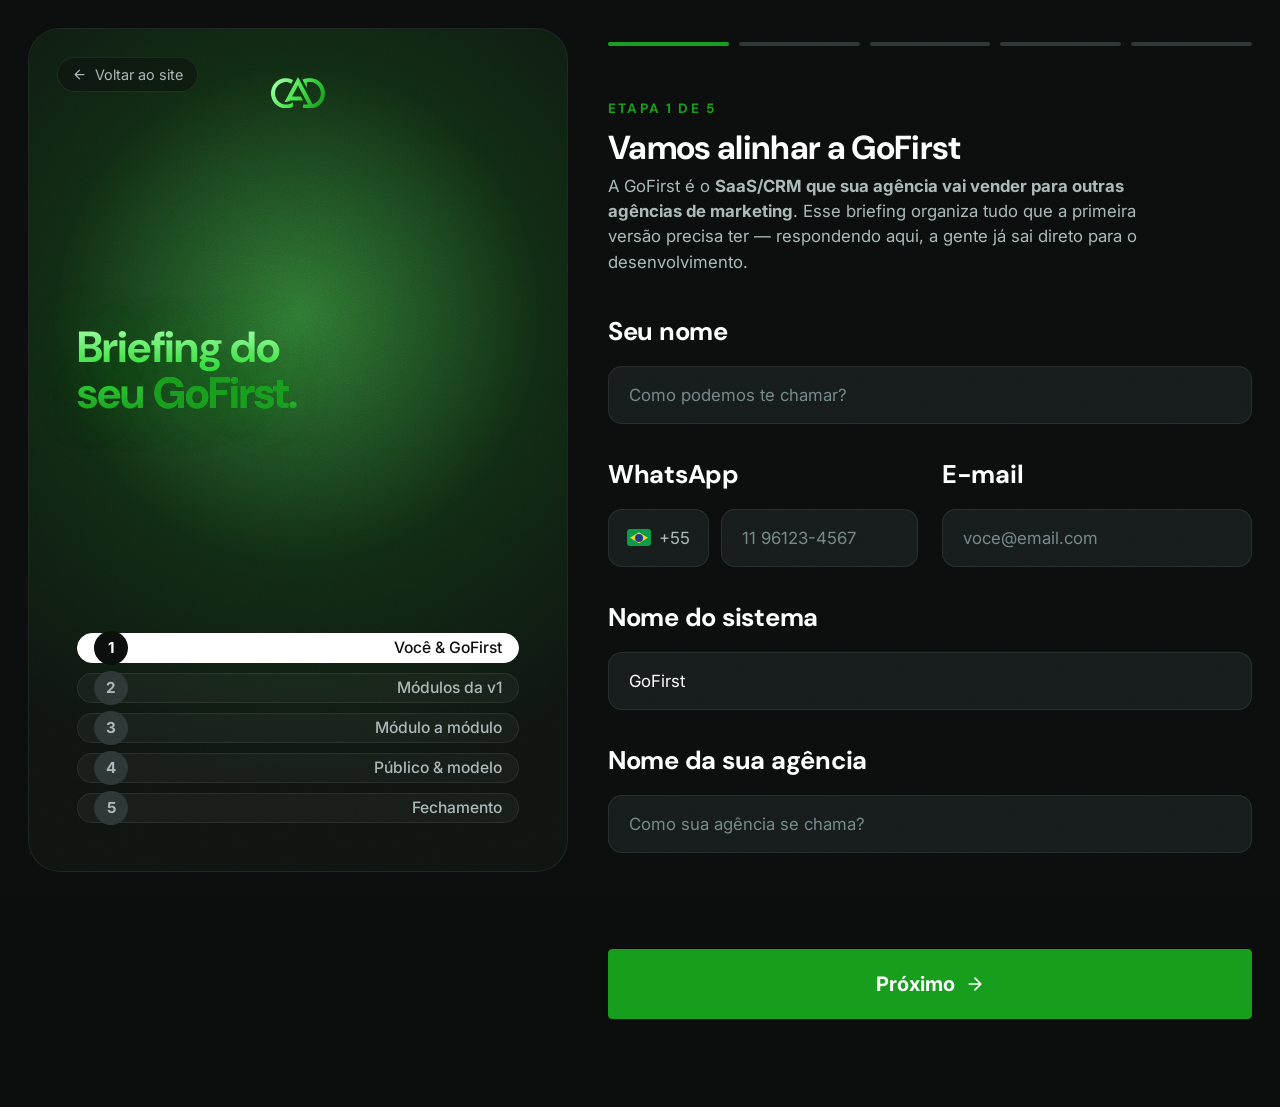
==== briefing-gofirst.html @ 17cb2587 "briefing gofirst" ====
<!DOCTYPE html>
<html lang="pt-BR">
<head>
<meta charset="utf-8">
<meta name="viewport" content="width=device-width, initial-scale=1">
<title>GoFirst — Briefing do seu SaaS/CRM</title>
<link rel="preconnect" href="https://fonts.googleapis.com">
<link rel="preconnect" href="https://fonts.gstatic.com" crossorigin>
<link href="https://fonts.googleapis.com/css2?family=DM+Sans:opsz,wght@9..40,400;9..40,500;9..40,700&family=Inter:wght@400;500;600;700&display=swap" rel="stylesheet">
<link rel="stylesheet" href="styles.css?v=2">
<link rel="stylesheet" href="orcamento.css?v=2">
<link rel="stylesheet" href="briefing.css?v=1">
<link rel="icon" type="image/svg+xml" href="favicon.svg">
<link rel="apple-touch-icon" href="favicon.svg">
</head>
<body>
<div class="grain"></div>

<div class="fp">
  <aside class="fp-aside">
    <a class="fp-back" href="https://cadevhub.com/">
      <svg viewBox="0 0 24 24" fill="none" stroke="currentColor" stroke-width="2" stroke-linecap="round" stroke-linejoin="round"><path d="M19 12H5M12 19l-7-7 7-7"/></svg>
      Voltar ao site
    </a>
    <svg class="fp-logo" viewBox="0 0 67 39" fill="url(#cadGradB)" aria-hidden="true">
      <defs><linearGradient id="cadGradB" gradientUnits="userSpaceOnUse" x1="2" y1="2" x2="60" y2="38">
        <stop offset="0" stop-color="#A5FFA9"/><stop offset="0.55" stop-color="#41E248"/><stop offset="1" stop-color="#179E1D"/>
      </linearGradient></defs>
      <path d="M33.452 0C33.98.5 39.752 11.65 40.516 13.084L47.532 26.199C48.811 28.585 50.353 31.315 51.517 33.732 59.169 31.745 63.138 24.28 61.566 16.964 60.779 13.408 58.58 10.293 55.443 8.292 52.016 6.124 48.442 5.934 44.514 6.742 44.562 8.663 44.38 12.221 44.644 13.984 44.278 12.984 43.428 11.546 42.932 10.552 41.685 8.057 40.207 5.532 39.003 3.027 44.474.978 51.755.731 57.018 3.462 61.427 5.795 64.696 9.732 66.103 14.403 67.715 19.483 67.139 24.979 64.504 29.641 63.858 30.774 63.084 31.834 62.199 32.802 60.738 34.402 59.008 35.75 57.08 36.787 50.937 40.092 46.271 38.557 39.766 38.965L39.77 34.115C41.878 34.086 43.986 34.084 46.094 34.108 42.082 26.275 37.535 18.451 33.509 10.59 32.794 11.768 31.914 13.556 31.246 14.803L26.135 24.322 37.101 24.327C37.696 25.422 39.055 28.226 39.689 29.111 34.502 29.212 29.026 29.116 23.807 29.126 22.219 30.7 19.028 30.94 16.902 30.928L33.452 0Z"/>
      <path d="M17.329 1.455C17.833 1.374 19.136 1.443 19.65 1.48 22.672 1.693 24.918 2.436 27.541 3.863 26.844 5.304 25.976 6.887 25.207 8.302 24.465 7.714 22.664 6.967 21.735 6.723 14.462 4.814 7.599 9.418 5.609 16.206 4.54 19.896 5.009 23.844 6.917 27.201 8.769 30.397 11.685 32.701 15.341 33.675 19.091 34.674 22.479 33.943 25.809 32.132 26.125 31.997 26.883 31.471 27.204 31.26L27.207 36.847C20.541 40.211 13.154 39.647 7.245 35.057 3.282 32.002.728 27.554.139 22.683-.463 17.298.878 12.187 4.407 7.938 6.969 4.834 10.55 2.672 14.556 1.81 15.372 1.638 16.48 1.543 17.329 1.455Z"/>
    </svg>
    <h1 class="fp-headline">Briefing do<br>seu <span style="color:var(--accent)">GoFirst</span>.</h1>
    <div class="fp-steps">
      <div class="fp-step active" data-step="1"><div class="n">1</div><div class="t">Você &amp; GoFirst</div></div>
      <div class="fp-step" data-step="2"><div class="n">2</div><div class="t">Módulos da v1</div></div>
      <div class="fp-step" data-step="3"><div class="n">3</div><div class="t">Módulo a módulo</div></div>
      <div class="fp-step" data-step="4"><div class="n">4</div><div class="t">Público &amp; modelo</div></div>
      <div class="fp-step" data-step="5"><div class="n">5</div><div class="t">Fechamento</div></div>
    </div>
  </aside>

  <main class="fp-main">
    <div class="fp-progress">
      <span class="fill"></span><span></span><span></span><span></span><span></span>
    </div>

    <!-- STEP 1 -->
    <section class="fp-step-panel show" data-panel="1">
      <div class="fp-stepcount">Etapa 1 de 5</div>
      <h2 class="fp-steptitle">Vamos alinhar a GoFirst</h2>
      <p class="fp-stepsub">A GoFirst é o <b>SaaS/CRM que sua agência vai vender para outras agências de marketing</b>. Esse briefing organiza tudo que a primeira versão precisa ter — respondendo aqui, a gente já sai direto para o desenvolvimento.</p>

      <div class="q">
        <label for="nome">Seu nome</label>
        <input class="fld" id="nome" name="nome" type="text" placeholder="Como podemos te chamar?" required>
      </div>
      <div class="frow">
        <div class="q">
          <label for="zap">WhatsApp</label>
          <div class="phone">
            <div class="cc"><span class="flag"></span> +55</div>
            <input class="fld" id="zap" name="zap" type="tel" placeholder="11 96123-4567" required>
          </div>
        </div>
        <div class="q">
          <label for="email">E-mail</label>
          <input class="fld" id="email" name="email" type="email" placeholder="voce@email.com">
        </div>
      </div>
      <div class="q">
        <label for="sistema_nome">Nome do sistema</label>
        <input class="fld" id="sistema_nome" name="sistema_nome" type="text" placeholder="GoFirst" value="GoFirst">
      </div>
      <div class="q">
        <label for="sua_agencia">Nome da sua agência</label>
        <input class="fld" id="sua_agencia" name="sua_agencia" type="text" placeholder="Como sua agência se chama?" required>
      </div>

      <input type="text" id="hp_field" name="hp" tabindex="-1" autocomplete="off" aria-hidden="true" style="position:absolute;left:-9999px;width:1px;height:1px;opacity:0">
      <div class="fp-err" data-err="1"></div>
      <div class="fp-actions">
        <button class="btn btn-primary btn-md" data-next="2">Próximo
          <svg viewBox="0 0 24 24" fill="none" stroke="currentColor" stroke-width="2" stroke-linecap="round" stroke-linejoin="round"><path d="M5 12h14M12 5l7 7-7 7"/></svg>
        </button>
      </div>
    </section>

    <!-- STEP 2 -->
    <section class="fp-step-panel" data-panel="2">
      <div class="fp-stepcount">Etapa 2 de 5</div>
      <h2 class="fp-steptitle">O que entra na primeira versão</h2>
      <p class="fp-stepsub">Marque os módulos que a GoFirst <b>já precisa ter no lançamento</b>. O que ficar de fora entra depois, como módulo adicional.</p>

      <div class="q">
        <span class="qlabel">Módulos da v1 <span class="qhint">(pode marcar mais de um)</span></span>
        <div class="opts grid" data-field="modulos_v1" data-type="check">
          <label class="opt"><span class="mark check"><svg viewBox="0 0 24 24" fill="none" stroke="currentColor" stroke-width="3" stroke-linecap="round" stroke-linejoin="round"><path d="M5 13l4 4L19 7"/></svg></span><span class="txt"><b>CRM comercial</b><small>funil de vendas / pipeline de clientes</small></span></label>
          <label class="opt"><span class="mark check"><svg viewBox="0 0 24 24" fill="none" stroke="currentColor" stroke-width="3" stroke-linecap="round" stroke-linejoin="round"><path d="M5 13l4 4L19 7"/></svg></span><span class="txt"><b>Gestão de tarefas</b><small>organização do time por cliente/projeto</small></span></label>
          <label class="opt"><span class="mark check"><svg viewBox="0 0 24 24" fill="none" stroke="currentColor" stroke-width="3" stroke-linecap="round" stroke-linejoin="round"><path d="M5 13l4 4L19 7"/></svg></span><span class="txt"><b>Geração de relatórios</b><small>tipo "reportei", envio automático pro cliente</small></span></label>
          <label class="opt"><span class="mark check"><svg viewBox="0 0 24 24" fill="none" stroke="currentColor" stroke-width="3" stroke-linecap="round" stroke-linejoin="round"><path d="M5 13l4 4L19 7"/></svg></span><span class="txt"><b>Agendamento de posts</b><small>calendário e publicação em redes sociais</small></span></label>
          <label class="opt"><span class="mark check"><svg viewBox="0 0 24 24" fill="none" stroke="currentColor" stroke-width="3" stroke-linecap="round" stroke-linejoin="round"><path d="M5 13l4 4L19 7"/></svg></span><span class="txt"><b>Portal do cliente</b><small>área branded onde o cliente final acompanha resultados</small></span></label>
          <label class="opt"><span class="mark check"><svg viewBox="0 0 24 24" fill="none" stroke="currentColor" stroke-width="3" stroke-linecap="round" stroke-linejoin="round"><path d="M5 13l4 4L19 7"/></svg></span><span class="txt"><b>Inbox unificado</b><small>WhatsApp, Instagram e mensagens num só lugar</small></span></label>
          <label class="opt"><span class="mark check"><svg viewBox="0 0 24 24" fill="none" stroke="currentColor" stroke-width="3" stroke-linecap="round" stroke-linejoin="round"><path d="M5 13l4 4L19 7"/></svg></span><span class="txt"><b>Automações / fluxos</b><small>follow-up, lembretes e disparos automáticos</small></span></label>
          <label class="opt"><span class="mark check"><svg viewBox="0 0 24 24" fill="none" stroke="currentColor" stroke-width="3" stroke-linecap="round" stroke-linejoin="round"><path d="M5 13l4 4L19 7"/></svg></span><span class="txt"><b>Agenda / agendamento de reuniões</b><small>calendário de reuniões e confirmação</small></span></label>
          <label class="opt"><span class="mark check"><svg viewBox="0 0 24 24" fill="none" stroke="currentColor" stroke-width="3" stroke-linecap="round" stroke-linejoin="round"><path d="M5 13l4 4L19 7"/></svg></span><span class="txt"><b>Faturamento / cobrança</b><small>planos, assinaturas e cobrança dos clientes</small></span></label>
          <label class="opt"><span class="mark check"><svg viewBox="0 0 24 24" fill="none" stroke="currentColor" stroke-width="3" stroke-linecap="round" stroke-linejoin="round"><path d="M5 13l4 4L19 7"/></svg></span><span class="txt"><b>IA integrada</b><small>resumo de relatórios, respostas e qualificação de leads</small></span></label>
        </div>
        <input class="fld" name="modulos_v1_outro" type="text" placeholder="Outro módulo que não está na lista? Escreva aqui." style="margin-top:12px">
      </div>

      <div class="q">
        <span class="qlabel">Qual desses é o mais importante para vender a v1?</span>
        <div class="opts" data-field="modulo_prioridade" data-type="radio" data-required="true" data-label="módulo prioritário">
          <label class="opt"><span class="mark radio"><svg viewBox="0 0 24 24" fill="none" stroke="currentColor" stroke-width="3" stroke-linecap="round" stroke-linejoin="round"><path d="M5 13l4 4L19 7"/></svg></span><span class="txt"><b>CRM comercial</b></span></label>
          <label class="opt"><span class="mark radio"><svg viewBox="0 0 24 24" fill="none" stroke="currentColor" stroke-width="3" stroke-linecap="round" stroke-linejoin="round"><path d="M5 13l4 4L19 7"/></svg></span><span class="txt"><b>Gestão de tarefas</b></span></label>
          <label class="opt"><span class="mark radio"><svg viewBox="0 0 24 24" fill="none" stroke="currentColor" stroke-width="3" stroke-linecap="round" stroke-linejoin="round"><path d="M5 13l4 4L19 7"/></svg></span><span class="txt"><b>Geração de relatórios</b></span></label>
          <label class="opt"><span class="mark radio"><svg viewBox="0 0 24 24" fill="none" stroke="currentColor" stroke-width="3" stroke-linecap="round" stroke-linejoin="round"><path d="M5 13l4 4L19 7"/></svg></span><span class="txt"><b>Agendamento de posts</b></span></label>
          <label class="opt"><span class="mark radio"><svg viewBox="0 0 24 24" fill="none" stroke="currentColor" stroke-width="3" stroke-linecap="round" stroke-linejoin="round"><path d="M5 13l4 4L19 7"/></svg></span><span class="txt"><b>Portal do cliente</b></span></label>
        </div>
        <input class="fld" name="modulo_prioridade_outro" type="text" placeholder="Nenhum desses? Diga qual é a prioridade." style="margin-top:12px">
      </div>

      <div class="q">
        <label for="modulos_fora">Algum módulo que ficará de fora da v1, mas você já pensa em oferecer depois?</label>
        <input class="fld" id="modulos_fora" name="modulos_fora" type="text" placeholder="Ex.: disparo de WhatsApp, automações, gestão financeira...">
      </div>

      <div class="fp-err" data-err="2"></div>
      <div class="fp-actions">
        <button class="btn btn-ghost btn-md btn-back" data-prev="1">Voltar</button>
        <button class="btn btn-primary btn-md" data-next="3">Próximo
          <svg viewBox="0 0 24 24" fill="none" stroke="currentColor" stroke-width="2" stroke-linecap="round" stroke-linejoin="round"><path d="M5 12h14M12 5l7 7-7 7"/></svg>
        </button>
      </div>
    </section>

    <!-- STEP 3 -->
    <section class="fp-step-panel" data-panel="3">
      <div class="fp-stepcount">Etapa 3 de 5</div>
      <h2 class="fp-steptitle">Como cada módulo deve funcionar</h2>
      <p class="fp-stepsub">Detalhe o funcionamento esperado de cada módulo marcado. Se algum não se aplica, deixe em branco.</p>

      <div class="q">
        <label for="crm_detalhe">CRM comercial — como deve ser o funil?</label>
        <textarea class="fld" id="crm_detalhe" name="crm_detalhe" placeholder="Etapas do funil (ex.: lead, contato, proposta, fechado), campos por cliente, quem usa (vendedor, gestor)..."></textarea>
      </div>
      <div class="q">
        <label for="tarefas_detalhe">Gestão de tarefas — como o time deve organizar o trabalho?</label>
        <textarea class="fld" id="tarefas_detalhe" name="tarefas_detalhe" placeholder="Tarefas por cliente ou por projeto? Prazos, responsáveis, quadro tipo kanban?"></textarea>
      </div>
      <div class="q">
        <label for="relatorio_detalhe">Relatórios — o que deve aparecer e com que frequência?</label>
        <textarea class="fld" id="relatorio_detalhe" name="relatorio_detalhe" placeholder="Métricas (ex.: resultado de tráfego, entregas do mês), frequência (semanal/mensal), envio automático pro cliente final?"></textarea>
      </div>
      <div class="q">
        <label for="posts_detalhe">Agendamento de posts — quais redes e como aprova?</label>
        <textarea class="fld" id="posts_detalhe" name="posts_detalhe" placeholder="Instagram, TikTok, LinkedIn... Precisa de aprovação do cliente final antes de publicar?"></textarea>
      </div>
      <div class="q">
        <label for="portal_detalhe">Portal do cliente — o que o cliente final deve ver?</label>
        <textarea class="fld" id="portal_detalhe" name="portal_detalhe" placeholder="Ex.: dashboard de resultados, aprovação de posts, arquivos, status das tarefas — tudo com a marca da agência dele."></textarea>
      </div>
      <div class="q">
        <label for="inbox_detalhe">Inbox unificado — quais canais entram?</label>
        <textarea class="fld" id="inbox_detalhe" name="inbox_detalhe" placeholder="WhatsApp, Instagram Direct, Messenger, e-mail... Precisa distribuir conversas entre atendentes?"></textarea>
      </div>
      <div class="q">
        <label for="automacoes_detalhe">Automações — que fluxos não podem faltar?</label>
        <textarea class="fld" id="automacoes_detalhe" name="automacoes_detalhe" placeholder="Ex.: follow-up de lead sem resposta, lembrete de reunião, mensagem de boas-vindas, cobrança de material."></textarea>
      </div>
      <div class="q">
        <label for="ia_detalhe">IA — onde ela deve ajudar?</label>
        <textarea class="fld" id="ia_detalhe" name="ia_detalhe" placeholder="Ex.: resumir relatórios em linguagem simples, qualificar leads, sugerir legendas de post, responder dúvidas comuns."></textarea>
      </div>

      <div class="q">
        <span class="qlabel">Integrações que o sistema precisa ter <span class="qhint">(pode marcar mais de um)</span></span>
        <div class="opts grid" data-field="integracoes" data-type="check">
          <label class="opt"><span class="mark check"><svg viewBox="0 0 24 24" fill="none" stroke="currentColor" stroke-width="3" stroke-linecap="round" stroke-linejoin="round"><path d="M5 13l4 4L19 7"/></svg></span><span class="txt"><b>Meta Ads</b><small>Facebook / Instagram</small></span></label>
          <label class="opt"><span class="mark check"><svg viewBox="0 0 24 24" fill="none" stroke="currentColor" stroke-width="3" stroke-linecap="round" stroke-linejoin="round"><path d="M5 13l4 4L19 7"/></svg></span><span class="txt"><b>Google Ads / Analytics</b></span></label>
          <label class="opt"><span class="mark check"><svg viewBox="0 0 24 24" fill="none" stroke="currentColor" stroke-width="3" stroke-linecap="round" stroke-linejoin="round"><path d="M5 13l4 4L19 7"/></svg></span><span class="txt"><b>WhatsApp / API oficial</b></span></label>
          <label class="opt"><span class="mark check"><svg viewBox="0 0 24 24" fill="none" stroke="currentColor" stroke-width="3" stroke-linecap="round" stroke-linejoin="round"><path d="M5 13l4 4L19 7"/></svg></span><span class="txt"><b>Pagamentos</b><small>Stripe, Pix, Mercado Pago</small></span></label>
          <label class="opt"><span class="mark check"><svg viewBox="0 0 24 24" fill="none" stroke="currentColor" stroke-width="3" stroke-linecap="round" stroke-linejoin="round"><path d="M5 13l4 4L19 7"/></svg></span><span class="txt"><b>Google Agenda</b></span></label>
          <label class="opt"><span class="mark check"><svg viewBox="0 0 24 24" fill="none" stroke="currentColor" stroke-width="3" stroke-linecap="round" stroke-linejoin="round"><path d="M5 13l4 4L19 7"/></svg></span><span class="txt"><b>Não sei ainda</b><small>preciso de orientação</small></span></label>
        </div>
        <input class="fld" name="integracoes_outro" type="text" placeholder="Outra ferramenta que precisa conectar? Escreva aqui." style="margin-top:12px">
      </div>

      <div class="fp-err" data-err="3"></div>
      <div class="fp-actions">
        <button class="btn btn-ghost btn-md btn-back" data-prev="2">Voltar</button>
        <button class="btn btn-primary btn-md" data-next="4">Próximo
          <svg viewBox="0 0 24 24" fill="none" stroke="currentColor" stroke-width="2" stroke-linecap="round" stroke-linejoin="round"><path d="M5 12h14M12 5l7 7-7 7"/></svg>
        </button>
      </div>
    </section>

    <!-- STEP 4 -->
    <section class="fp-step-panel" data-panel="4">
      <div class="fp-stepcount">Etapa 4 de 5</div>
      <h2 class="fp-steptitle">Público e modelo comercial</h2>
      <p class="fp-stepsub">A GoFirst é vendida para outras agências. Isso ajuda a entender como estruturar planos e white-label.</p>

      <div class="q">
        <span class="qlabel">Quem vai comprar a GoFirst?</span>
        <div class="opts" data-field="publico_alvo" data-type="check">
          <label class="opt"><span class="mark check"><svg viewBox="0 0 24 24" fill="none" stroke="currentColor" stroke-width="3" stroke-linecap="round" stroke-linejoin="round"><path d="M5 13l4 4L19 7"/></svg></span><span class="txt"><b>Agências de marketing generalistas</b></span></label>
          <label class="opt"><span class="mark check"><svg viewBox="0 0 24 24" fill="none" stroke="currentColor" stroke-width="3" stroke-linecap="round" stroke-linejoin="round"><path d="M5 13l4 4L19 7"/></svg></span><span class="txt"><b>Agências nichadas</b><small>ex.: imobiliário, saúde, food...</small></span></label>
          <label class="opt"><span class="mark check"><svg viewBox="0 0 24 24" fill="none" stroke="currentColor" stroke-width="3" stroke-linecap="round" stroke-linejoin="round"><path d="M5 13l4 4L19 7"/></svg></span><span class="txt"><b>Gestores de tráfego autônomos</b></span></label>
        </div>
        <input class="fld" name="publico_alvo_outro" type="text" placeholder="Outro público? Escreva aqui." style="margin-top:12px">
      </div>

      <div class="q">
        <span class="qlabel">Como pretende vender o sistema?</span>
        <div class="opts" data-field="modelo_venda" data-type="radio" data-required="true" data-label="modelo de venda">
          <label class="opt"><span class="mark radio"><svg viewBox="0 0 24 24" fill="none" stroke="currentColor" stroke-width="3" stroke-linecap="round" stroke-linejoin="round"><path d="M5 13l4 4L19 7"/></svg></span><span class="txt"><b>Sistema básico + módulos adicionais</b><small>plano de entrada com upsell por módulo</small></span></label>
          <label class="opt"><span class="mark radio"><svg viewBox="0 0 24 24" fill="none" stroke="currentColor" stroke-width="3" stroke-linecap="round" stroke-linejoin="round"><path d="M5 13l4 4L19 7"/></svg></span><span class="txt"><b>Um plano único, completo</b></span></label>
          <label class="opt"><span class="mark radio"><svg viewBox="0 0 24 24" fill="none" stroke="currentColor" stroke-width="3" stroke-linecap="round" stroke-linejoin="round"><path d="M5 13l4 4L19 7"/></svg></span><span class="txt"><b>Ainda não sei, preciso de orientação</b></span></label>
        </div>
        <input class="fld" name="modelo_venda_outro" type="text" placeholder="Outro modelo em mente? Escreva aqui." style="margin-top:12px">
      </div>

      <div class="q">
        <span class="qlabel">Vai oferecer versão sob medida com a marca do cliente?</span>
        <div class="opts" data-field="white_label" data-type="radio">
          <label class="opt"><span class="mark radio"><svg viewBox="0 0 24 24" fill="none" stroke="currentColor" stroke-width="3" stroke-linecap="round" stroke-linejoin="round"><path d="M5 13l4 4L19 7"/></svg></span><span class="txt"><b>Sim, com a logo da agência do cliente</b></span></label>
          <label class="opt"><span class="mark radio"><svg viewBox="0 0 24 24" fill="none" stroke="currentColor" stroke-width="3" stroke-linecap="round" stroke-linejoin="round"><path d="M5 13l4 4L19 7"/></svg></span><span class="txt"><b>Não, só a marca GoFirst</b></span></label>
          <label class="opt"><span class="mark radio"><svg viewBox="0 0 24 24" fill="none" stroke="currentColor" stroke-width="3" stroke-linecap="round" stroke-linejoin="round"><path d="M5 13l4 4L19 7"/></svg></span><span class="txt"><b>Ainda não decidi</b></span></label>
        </div>
        <input class="fld" name="white_label_outro" type="text" placeholder="Quer detalhar melhor essa opção? Escreva aqui." style="margin-top:12px">
      </div>

      <div class="q">
        <span class="qlabel">O que a agência-cliente deve poder personalizar? <span class="qhint">(pode marcar mais de um)</span></span>
        <div class="opts grid" data-field="branding" data-type="check">
          <label class="opt"><span class="mark check"><svg viewBox="0 0 24 24" fill="none" stroke="currentColor" stroke-width="3" stroke-linecap="round" stroke-linejoin="round"><path d="M5 13l4 4L19 7"/></svg></span><span class="txt"><b>Logo e cores</b></span></label>
          <label class="opt"><span class="mark check"><svg viewBox="0 0 24 24" fill="none" stroke="currentColor" stroke-width="3" stroke-linecap="round" stroke-linejoin="round"><path d="M5 13l4 4L19 7"/></svg></span><span class="txt"><b>Domínio próprio</b><small>ex.: sistema.agencia.com.br</small></span></label>
          <label class="opt"><span class="mark check"><svg viewBox="0 0 24 24" fill="none" stroke="currentColor" stroke-width="3" stroke-linecap="round" stroke-linejoin="round"><path d="M5 13l4 4L19 7"/></svg></span><span class="txt"><b>E-mails com a marca dela</b></span></label>
          <label class="opt"><span class="mark check"><svg viewBox="0 0 24 24" fill="none" stroke="currentColor" stroke-width="3" stroke-linecap="round" stroke-linejoin="round"><path d="M5 13l4 4L19 7"/></svg></span><span class="txt"><b>Relatórios white-label</b></span></label>
        </div>
      </div>

      <div class="q">
        <span class="qlabel">Como a agência-cliente vai cobrar dos clientes finais dela?</span>
        <div class="opts" data-field="rebilling" data-type="radio">
          <label class="opt"><span class="mark radio"><svg viewBox="0 0 24 24" fill="none" stroke="currentColor" stroke-width="3" stroke-linecap="round" stroke-linejoin="round"><path d="M5 13l4 4L19 7"/></svg></span><span class="txt"><b>Ela revende o acesso</b><small>cobra o cliente final dentro do sistema (tipo SaaS mode)</small></span></label>
          <label class="opt"><span class="mark radio"><svg viewBox="0 0 24 24" fill="none" stroke="currentColor" stroke-width="3" stroke-linecap="round" stroke-linejoin="round"><path d="M5 13l4 4L19 7"/></svg></span><span class="txt"><b>Usa só internamente</b><small>o sistema é ferramenta da agência, não revende</small></span></label>
          <label class="opt"><span class="mark radio"><svg viewBox="0 0 24 24" fill="none" stroke="currentColor" stroke-width="3" stroke-linecap="round" stroke-linejoin="round"><path d="M5 13l4 4L19 7"/></svg></span><span class="txt"><b>Os dois</b></span></label>
          <label class="opt"><span class="mark radio"><svg viewBox="0 0 24 24" fill="none" stroke="currentColor" stroke-width="3" stroke-linecap="round" stroke-linejoin="round"><path d="M5 13l4 4L19 7"/></svg></span><span class="txt"><b>Ainda não sei</b></span></label>
        </div>
      </div>

      <div class="q">
        <label for="faixa_preco">Quanto pretende cobrar por conta/agência? <span class="qhint">(se já tiver ideia)</span></label>
        <input class="fld" id="faixa_preco" name="faixa_preco" type="text" placeholder="Ex.: R$ 197/mês no básico, R$ 497/mês no completo">
      </div>

      <div class="q">
        <span class="qlabel">Precificação que você imagina <span class="qhint">(preencha o que já souber)</span></span>
        <div class="frow">
          <div class="q" style="margin:0">
            <label for="preco_setup">Setup / entrada</label>
            <input class="fld" id="preco_setup" name="preco_setup" type="text" placeholder="Ex.: R$ 997 (uma vez)">
          </div>
          <div class="q" style="margin:0">
            <label for="preco_basico">Plano básico (mensal)</label>
            <input class="fld" id="preco_basico" name="preco_basico" type="text" placeholder="Ex.: R$ 197/mês">
          </div>
        </div>
        <div class="frow" style="margin-top:0">
          <div class="q" style="margin:0">
            <label for="preco_completo">Plano completo (mensal)</label>
            <input class="fld" id="preco_completo" name="preco_completo" type="text" placeholder="Ex.: R$ 497/mês">
          </div>
          <div class="q" style="margin:0">
            <label for="preco_modulo">Módulo adicional</label>
            <input class="fld" id="preco_modulo" name="preco_modulo" type="text" placeholder="Ex.: R$ 97/mês por módulo">
          </div>
        </div>
        <div class="fhelp">Não precisa ter tudo definido — isso ajuda a montar os planos e calcular sua margem. A gente refina junto na proposta.</div>
      </div>

      <div class="q">
        <label for="equipe_vendas">Sua agência já tem equipe para vender a GoFirst para outras agências?</label>
        <input class="fld" id="equipe_vendas" name="equipe_vendas" type="text" placeholder="Ex.: sim, equipe de vendas dedicada / não, só a gente por enquanto">
      </div>

      <div class="fp-err" data-err="4"></div>
      <div class="fp-actions">
        <button class="btn btn-ghost btn-md btn-back" data-prev="3">Voltar</button>
        <button class="btn btn-primary btn-md" data-next="5">Próximo
          <svg viewBox="0 0 24 24" fill="none" stroke="currentColor" stroke-width="2" stroke-linecap="round" stroke-linejoin="round"><path d="M5 12h14M12 5l7 7-7 7"/></svg>
        </button>
      </div>
    </section>

    <!-- STEP 5 -->
    <section class="fp-step-panel" data-panel="5">
      <div class="fp-stepcount">Etapa 5 de 5</div>
      <h2 class="fp-steptitle">Quase lá!</h2>
      <p class="fp-stepsub">Últimos detalhes para fecharmos o escopo da primeira versão.</p>

      <div class="q">
        <span class="qlabel">Prazo desejado para a v1</span>
        <div class="opts" data-field="prazo" data-type="radio" data-required="true" data-label="prazo">
          <label class="opt"><span class="mark radio"><svg viewBox="0 0 24 24" fill="none" stroke="currentColor" stroke-width="3" stroke-linecap="round" stroke-linejoin="round"><path d="M5 13l4 4L19 7"/></svg></span><span class="txt"><b>O quanto antes / urgente</b></span></label>
          <label class="opt"><span class="mark radio"><svg viewBox="0 0 24 24" fill="none" stroke="currentColor" stroke-width="3" stroke-linecap="round" stroke-linejoin="round"><path d="M5 13l4 4L19 7"/></svg></span><span class="txt"><b>Próximos 30 dias</b></span></label>
          <label class="opt"><span class="mark radio"><svg viewBox="0 0 24 24" fill="none" stroke="currentColor" stroke-width="3" stroke-linecap="round" stroke-linejoin="round"><path d="M5 13l4 4L19 7"/></svg></span><span class="txt"><b>60 a 90 dias</b></span></label>
          <label class="opt"><span class="mark radio"><svg viewBox="0 0 24 24" fill="none" stroke="currentColor" stroke-width="3" stroke-linecap="round" stroke-linejoin="round"><path d="M5 13l4 4L19 7"/></svg></span><span class="txt"><b>Sem pressa / planejando</b></span></label>
        </div>
      </div>

      <div class="q">
        <label for="referencias">CRMs ou sistemas que você admira / usa como referência</label>
        <textarea class="fld" id="referencias" name="referencias" placeholder="Nomes ou links de sistemas parecidos com o que você imagina para a GoFirst."></textarea>
      </div>

      <div class="q">
        <label for="materiais">Links de materiais que já tem</label>
        <textarea class="fld" id="materiais" name="materiais" placeholder="Protótipo, logo, prints, documentos — cole tudo que ajudar."></textarea>
      </div>

      <div class="q">
        <span class="qlabel">Anexar mídias <span class="qhint">(opcional — imagens, PDF, protótipo)</span></span>
        <label class="fp-upload" for="anexos_input">
          <svg viewBox="0 0 24 24" fill="none" stroke="currentColor" stroke-width="2" stroke-linecap="round" stroke-linejoin="round"><path d="M21 15v4a2 2 0 0 1-2 2H5a2 2 0 0 1-2-2v-4M17 8l-5-5-5 5M12 3v12"/></svg>
          <span class="u-txt"><b>Clique para anexar</b><small>ou arraste os arquivos aqui</small></span>
          <input id="anexos_input" type="file" multiple accept="image/*,.pdf,.zip" style="display:none">
        </label>
        <div class="fp-filelist" id="anexos_list"></div>
      </div>

      <div class="q">
        <label for="observacoes">Algo mais que devemos saber?</label>
        <textarea class="fld" id="observacoes" name="observacoes" placeholder="Fique à vontade — qualquer detalhe ajuda no projeto."></textarea>
      </div>

      <div class="fp-err" data-err="5"></div>
      <div class="fp-actions">
        <button class="btn btn-ghost btn-md btn-back" data-prev="4">Voltar</button>
        <button class="btn btn-primary btn-md" data-submit>Enviar briefing
          <svg viewBox="0 0 24 24" fill="none" stroke="currentColor" stroke-width="2" stroke-linecap="round" stroke-linejoin="round"><path d="M22 2L11 13M22 2l-7 20-4-9-9-4 20-7z"/></svg>
        </button>
      </div>
    </section>
  </main>
</div>

<div class="fp-modal" id="successModal">
  <div class="card">
    <div class="check"><svg viewBox="0 0 24 24" fill="none" stroke="currentColor" stroke-width="2.5" stroke-linecap="round" stroke-linejoin="round"><path d="M20 6L9 17l-5-5"/></svg></div>
    <h3>Briefing recebido! 🚀</h3>
    <p>Obrigado por detalhar o projeto da GoFirst. Vamos analisar tudo e entrar em contato pelo WhatsApp para os próximos passos.</p>
    <a class="btn btn-primary btn-md" href="https://cadevhub.com/" style="width:100%">Voltar ao site</a>
  </div>
</div>

<script src="briefing-gofirst.js?v=1"></script>
</body>
</html>
---- styles.css ----
/* ============ CADev Hub — design tokens ============ */
:root{
  --bg:#0C0E0E;
  --bg-2:#0a0c0c;
  --surface:#171C1C;
  --surface-2:#2F3737;
  --surface-3:#3B4545;
  --line:rgba(255,255,255,0.08);
  --line-strong:rgba(255,255,255,0.14);
  --text:#FFFFFF;
  --text-dim:#ACB9B9;
  --text-mute:#758A8A;
  --green:#179E1D;
  --green-bright:#29C030;
  --green-hi:#41E248;
  --green-glow:#80FF85;
  --cyan:#32BCFA;
  --cyan-soft:#63E7EE;
  --radius-s:4px;
  --radius-m:16px;
  --radius-l:32px;
  --ease:cubic-bezier(.22,.61,.36,1);
  --container:1280px;
  --reveal-h:340vh;        /* scroll length of the reveal (tweakable) */
  --accent:var(--green);
  /* button states — CADev spec */
  --btn-green:var(--accent);
  --btn-green-hover:#097C0E;
  --btn-green-active:#426100;
}

*{box-sizing:border-box}
html{scroll-behavior:auto}
body{
  margin:0;
  background:var(--bg);
  color:var(--text);
  font-family:"Inter",system-ui,sans-serif;
  -webkit-font-smoothing:antialiased;
  overflow-x:hidden;
}
h1,h2,h3{font-family:"DM Sans","Inter",sans-serif;font-weight:700;margin:0;letter-spacing:-.02em;line-height:1.05;}
p{margin:0}
a{color:inherit;text-decoration:none}
img{display:block;max-width:100%}
em{font-style:normal;color:var(--accent)}
::selection{background:var(--green);color:#fff}

.container{max-width:1280px;margin:0 auto;padding:0 20px;width:100%}
/* Figma grid breakpoints — container = "área útil"; margins resolve to the
   spec's lateral margins at each breakpoint edge ((bp − útil) / 2). */
@media(max-width:1366px){.container{max-width:1100px}}
@media(max-width:1200px){.container{max-width:924px}}
@media(max-width:1024px){.container{max-width:780px}}
@media(max-width:880px){.container{max-width:728px}}

/* film grain + vignette overlay across whole page */
.grain{position:fixed;inset:0;pointer-events:none;z-index:60;opacity:var(--grain-op,.05);mix-blend-mode:overlay;
  background-image:url("data:image/svg+xml,%3Csvg xmlns='http://www.w3.org/2000/svg' width='160' height='160'%3E%3Cfilter id='n'%3E%3CfeTurbulence type='fractalNoise' baseFrequency='0.85' numOctaves='2'/%3E%3C/filter%3E%3Crect width='100%25' height='100%25' filter='url(%23n)'/%3E%3C/svg%3E");}

/* ============ Header ============ */
.site-header{
  position:fixed;top:0;left:0;right:0;z-index:50;
  display:flex;align-items:center;justify-content:space-between;
  padding:20px clamp(20px,5vw,40px);
  opacity:0;transform:translateY(-12px);pointer-events:none;
  transition:opacity .6s var(--ease),transform .6s var(--ease),background .4s ease,backdrop-filter .4s ease,border-color .4s ease;
  border-bottom:1px solid transparent;
}
.site-header.show{opacity:1;transform:none;pointer-events:auto}
.site-header.solid{background:rgba(10,12,12,.72);backdrop-filter:blur(18px);border-bottom-color:var(--line)}
.brand{display:flex;align-items:center;gap:12px}
.brand .mark{width:34px;height:auto;color:var(--green-hi)}
.brand .name{font-family:"DM Sans",sans-serif;font-weight:700;font-size:1.25rem;letter-spacing:-.02em}
.nav{display:flex;align-items:center;gap:8px}
.nav a:not(.btn){font-size:.95rem;color:var(--text-dim);padding:10px 16px;border-radius:var(--radius-s);transition:color .2s,background .2s}
.nav a:not(.btn):hover{color:var(--text);background:rgba(255,255,255,.05)}
.nav .btn{margin-left:8px}
@media(max-width:820px){.nav a:not(.btn){display:none}}

/* ============ Buttons ============ */
/* ============ Buttons — CADev design system ============
   Sizes: small 16px/16·32 · medium 20px/24·48 · large 24px/32·32
   States: padrão #179E1D · hover #097C0E · active #426100 (flat, no lift) */
.btn{
  display:inline-flex;align-items:center;gap:10px;justify-content:center;
  font-family:"Inter",sans-serif;font-weight:700;line-height:1;
  font-size:16px;padding:16px 32px;border-radius:var(--radius-s);cursor:pointer;
  border:1px solid transparent;white-space:nowrap;text-align:center;
  transition:background .2s var(--ease),color .2s var(--ease),border-color .2s var(--ease);
}
.btn svg{width:1em;height:1em;flex:none}
.btn-md{font-size:20px;padding:24px 48px}
.btn-lg{font-size:24px;padding:32px 32px}

/* Primário */
.btn-primary{background:var(--btn-green);color:#fff;border-color:var(--btn-green)}
.btn-primary:hover{background:var(--btn-green-hover);border-color:var(--btn-green-hover)}
.btn-primary:active{background:var(--btn-green-active);border-color:var(--btn-green-active)}

/* Secundário (outline) */
.btn-ghost{background:transparent;color:var(--btn-green);border-color:var(--btn-green)}
.btn-ghost:hover{background:var(--btn-green-hover);border-color:var(--btn-green-hover);color:#fff}
.btn-ghost:active{background:var(--btn-green-active);border-color:var(--btn-green-active);color:#fff}

/* Terciário (link) */
.btn-tertiary{background:transparent;color:var(--btn-green);border:none;text-decoration:underline;
  text-underline-offset:3px;padding-left:8px;padding-right:8px}
.btn-tertiary:hover{color:var(--btn-green-hover)}
.btn-tertiary:active{color:var(--btn-green-active)}

/* Botão de ícone (quadrado) */
.btn-icon{padding:16px;background:var(--btn-green);color:#fff;border-color:var(--btn-green)}
.btn-icon.btn-md{padding:24px}
.btn-icon.btn-lg{padding:32px}
.btn-icon svg{width:20px;height:20px}
.btn-icon:hover{background:var(--btn-green-hover);border-color:var(--btn-green-hover)}
.btn-icon:active{background:var(--btn-green-active);border-color:var(--btn-green-active)}
.btn:disabled{opacity:.6;cursor:default;pointer-events:none}

/* ============ Reveal ============ */
.reveal{position:relative;height:var(--reveal-h);}
.reveal-pin{position:sticky;top:0;height:100vh;overflow:hidden;background:#000}
.reveal-canvas{position:absolute;inset:0;width:100%;height:100%;display:block;object-fit:cover;background:#000}
.reveal-vignette{position:absolute;inset:0;pointer-events:none;
  background:radial-gradient(120% 90% at 50% 45%,transparent 40%,rgba(0,0,0,.55) 100%)}

/* scroll hint */
.hint{position:absolute;left:0;right:0;bottom:9vh;text-align:center;color:var(--text-mute);
  font-family:"DM Sans",sans-serif;font-weight:700;font-size:clamp(1rem,1.6vw,1.4rem);letter-spacing:.01em;
  display:flex;flex-direction:column;align-items:center;gap:18px;will-change:opacity,transform}
.hint .chev{width:26px;height:26px;animation:bob 1.8s var(--ease) infinite}
@keyframes bob{0%,100%{transform:translateY(0)}50%{transform:translateY(9px)}}

/* loader on first black screen */
.loader{position:absolute;left:50%;top:50%;transform:translate(-50%,-50%);text-align:center;color:var(--text-mute);
  font-family:"DM Sans",sans-serif;font-weight:700;transition:opacity .5s}
.loader .bar{width:200px;height:3px;border-radius:3px;background:rgba(255,255,255,.1);margin:16px auto 0;overflow:hidden}
.loader .bar i{display:block;height:100%;width:0;background:var(--green);box-shadow:0 0 16px var(--green-glow);transition:width .2s}

/* hero copy that resolves out of the dark */
.hero-copy{position:absolute;left:0;right:0;top:50%;transform:translateY(-46%);
  display:flex;flex-direction:column;align-items:center;text-align:center;
  opacity:0;will-change:opacity,transform;padding:0 24px}
.hero-copy h1{font-size:clamp(2.4rem,5.6vw,5rem);max-width:16ch;text-shadow:0 8px 60px rgba(0,0,0,.8)}
.hero-copy .sub{margin-top:26px;color:var(--text-dim);font-size:clamp(1.05rem,1.5vw,1.35rem);max-width:46ch;line-height:1.55}
.hero-copy .hero-cta{margin-top:40px;display:flex;gap:18px;flex-wrap:wrap;justify-content:center}

/* ============ generic section ============ */
.section{position:relative;padding:clamp(90px,13vh,170px) 0}
.eyebrow{display:inline-flex;align-items:center;gap:10px;color:var(--accent);font-weight:700;
  font-size:.85rem;letter-spacing:.18em;text-transform:uppercase;margin-bottom:22px}

/* intro */
.intro{text-align:center}
.intro .mark{width:46px;color:var(--green-hi);margin:0 auto 34px}
.intro h2{font-size:clamp(2rem,4.2vw,3.4rem);max-width:20ch;margin:0 auto}
.intro p{margin:30px auto 0;max-width:60ch;color:var(--text-dim);font-size:clamp(1.05rem,1.5vw,1.4rem);line-height:1.6;text-wrap:pretty}

/* problem + stats */
.problem{max-width:1100px;margin:0 auto;text-align:center}
.problem p{color:var(--text-dim);font-size:clamp(1.1rem,1.7vw,1.55rem);line-height:1.55;text-wrap:pretty}
.problem .punch{color:var(--text);font-family:"DM Sans",sans-serif;font-weight:700;margin-top:22px;font-size:clamp(1.3rem,2.2vw,2rem)}
.stats{display:grid;grid-template-columns:repeat(4,1fr);gap:28px;margin-top:72px}
@media(max-width:760px){.stats{grid-template-columns:repeat(2,1fr);gap:20px}}
.stat{display:flex;flex-direction:column;align-items:center;gap:16px}
.ring{position:relative;width:clamp(140px,15vw,190px);aspect-ratio:1}
.ring svg{width:100%;height:100%;transform:rotate(-90deg);overflow:visible}
.ring .track{fill:none;stroke:var(--surface-2);stroke-width:8}
.ring .prog{fill:none;stroke:var(--accent);stroke-width:8;stroke-linecap:round;
  filter:drop-shadow(0 0 8px rgba(65,226,72,.45));transition:stroke-dashoffset 1.4s var(--ease)}
.ring .num{position:absolute;inset:0;display:flex;align-items:center;justify-content:center;
  font-family:"DM Sans",sans-serif;font-weight:700;font-size:clamp(1.6rem,2.6vw,2.4rem)}
.stat .label{color:var(--text-mute);font-size:.98rem;max-width:16ch;line-height:1.35}

/* projects */
.proj-head{text-align:center;max-width:900px;margin:0 auto 64px}
.proj-head h2{font-size:clamp(2rem,4vw,3rem)}
.proj-head p{margin-top:20px;color:var(--text-dim);font-size:clamp(1.05rem,1.5vw,1.35rem)}
.cards{display:flex;flex-direction:column;gap:32px}
.card{position:relative;border-radius:var(--radius-l);overflow:hidden;aspect-ratio:16/9;
  border:1px solid var(--line);background:#000;cursor:pointer}
.card img{position:absolute;inset:0;width:100%;height:100%;object-fit:cover;transition:transform .9s var(--ease),filter .6s}
.card::after{content:"";position:absolute;inset:0;background:linear-gradient(to top,rgba(0,0,0,.55),rgba(0,0,0,.05) 45%)}
.card:hover img{transform:scale(1.045)}
.card .chip{position:absolute;left:28px;top:28px;z-index:2;
  background:rgba(23,28,28,.72);backdrop-filter:blur(10px);border:1px solid var(--line);
  color:#fff;font-size:.95rem;padding:12px 20px;border-radius:14px}
.card .meta{position:absolute;left:28px;bottom:26px;z-index:2}
.card .meta h3{font-size:clamp(1.3rem,2.2vw,1.9rem)}
.card .meta span{color:var(--text-dim);font-size:1rem}
.card .play{position:absolute;inset:0;z-index:2;display:flex;align-items:center;justify-content:center}
.card .play i{width:86px;height:86px;border-radius:50%;display:grid;place-items:center;
  background:rgba(12,14,14,.5);border:1px solid var(--line-strong);backdrop-filter:blur(6px);
  transition:transform .3s var(--ease),background .3s}
.card .play svg{width:30px;height:30px;margin-left:4px;color:#fff}
.card:hover .play i{transform:scale(1.12);background:rgba(23,158,29,.55)}

/* footer */
.footer{padding:0 0 60px}
.footer .panel{position:relative;border-radius:var(--radius-l);overflow:hidden;
  border:1px solid var(--line);padding:clamp(36px,5vw,60px);
  display:grid;grid-template-columns:1fr 1fr;gap:48px;align-items:center;
  background:radial-gradient(120% 160% at 0% 0%,rgba(23,158,29,.10),transparent 55%),
             linear-gradient(180deg,rgba(255,255,255,.04),rgba(255,255,255,.01))}
@media(max-width:880px){.footer .panel{grid-template-columns:1fr;gap:36px}}
.footer .mark{height:44px;width:auto;color:#fff}
.footer .left p{color:var(--text-dim);margin-top:24px;font-size:.95rem}
.footer .socials{display:flex;gap:10px;margin-top:26px}
.footer .socials a{width:48px;height:48px;border-radius:14px;display:grid;place-items:center;
  background:var(--surface-2);color:var(--text-dim);transition:.25s var(--ease)}
.footer .socials a:hover{background:var(--accent);color:#fff;transform:translateY(-2px)}
.footer .socials svg{width:22px;height:22px}
.footer .right h2{font-size:clamp(1.5rem,2.6vw,2.2rem)}
.footer .right>p{color:var(--text-dim);margin-top:18px;font-size:1.05rem;line-height:1.5}
.footer .right .cta{margin-top:30px;display:flex;gap:16px;flex-wrap:wrap}

/* lightbox */
.lightbox{position:fixed;inset:0;z-index:80;background:rgba(0,0,0,.86);backdrop-filter:blur(12px);
  display:flex;align-items:center;justify-content:center;padding:5vw;opacity:0;pointer-events:none;transition:opacity .4s}
.lightbox.open{opacity:1;pointer-events:auto}
.lightbox video{width:min(1100px,92vw);border-radius:var(--radius-m);box-shadow:0 40px 120px rgba(0,0,0,.7)}
.lightbox .close{position:absolute;top:24px;right:28px;width:52px;height:52px;border-radius:50%;
  background:var(--surface);border:1px solid var(--line);color:#fff;font-size:1.4rem;cursor:pointer;display:grid;place-items:center}
.lightbox .close:hover{background:var(--surface-2)}

/* reveal-on-scroll util */
.fx{opacity:0;transform:translateY(34px);transition:opacity .9s var(--ease),transform .9s var(--ease)}
.fx.in{opacity:1;transform:none}

/* staggered stats */
.stats .stat:nth-child(2){transition-delay:.10s}
.stats .stat:nth-child(3){transition-delay:.20s}
.stats .stat:nth-child(4){transition-delay:.30s}

/* word-by-word headline reveal */
.reveal-words .rw{display:inline-block;margin-right:.28em;opacity:0;transform:translateY(.7em) rotate(1.5deg);
  transition:opacity .7s var(--ease),transform .7s var(--ease);will-change:opacity,transform}
.reveal-words .rw:last-child{margin-right:0}
.reveal-words.in .rw{opacity:1;transform:none}

/* hero copy: secondary staggered rise once it resolves from the dark */
.hero-copy h1{opacity:0;transform:translateY(30px);transition:opacity .9s var(--ease) .05s,transform .9s var(--ease) .05s}
.hero-copy .sub{opacity:0;transform:translateY(24px);transition:opacity .9s var(--ease) .24s,transform .9s var(--ease) .24s}
.hero-copy .hero-cta{opacity:0;transform:translateY(24px);transition:opacity .9s var(--ease) .42s,transform .9s var(--ease) .42s}
.hero-copy.entered h1,.hero-copy.entered .sub,.hero-copy.entered .hero-cta{opacity:1;transform:none}

/* rotating word in the hero headline */
.rotator{display:inline-block;position:relative}
.rot-word{display:inline-block;white-space:nowrap;
  transition:opacity .38s ease,transform .42s var(--ease)}

/* ============ Mobile (≤767px) — fluid vw sizing ============ */
@media(max-width:767px){
  .container{max-width:none;padding:0 6vw}
  .site-header{padding:4vw 6vw}
  .brand .mark{width:8vw}
  .brand .name{font-size:5vw}
  .nav .btn{margin-left:0;padding:3vw 4.5vw;font-size:3.7vw}

  .hint{font-size:4vw;bottom:12vh;gap:3vw}
  .hint .chev{width:6vw;height:6vw}

  .hero-copy{padding:0 6vw}
  .hero-copy h1{font-size:9.2vw;max-width:none;line-height:1.06}
  .hero-copy .sub{font-size:4.4vw;margin-top:6vw;max-width:none}
  .hero-copy .hero-cta{margin-top:8vw;flex-direction:column;gap:3.5vw;width:100%}

  .btn{font-size:4.2vw;padding:4vw 8vw;gap:2.5vw}
  .btn svg{width:1em;height:1em}
  .btn-md{font-size:5vw;padding:5.5vw 8vw}
  .btn-lg{font-size:5.6vw;padding:6vw 8vw}
  .btn-icon{padding:4vw}
  .hero-copy .hero-cta .btn,.footer .right .cta .btn{width:100%}

  .section{padding:18vw 0}
  .eyebrow{font-size:3.4vw;margin-bottom:5vw;letter-spacing:.16em}
  .intro .mark{width:11vw;margin-bottom:7vw}
  .intro h2{font-size:8vw}
  .intro p{font-size:4.6vw;margin-top:6vw}

  .stats{grid-template-columns:repeat(2,1fr);gap:8vw 5vw;margin-top:14vw}
  .ring{width:34vw}
  .ring .track,.ring .prog{stroke-width:7}
  .ring .num{font-size:7.5vw}
  .stat .label{font-size:3.7vw}

  .proj-head{margin-bottom:12vw}
  .proj-head h2{font-size:7.6vw}
  .proj-head p{font-size:4.4vw;margin-top:5vw}
  .cards{gap:6vw}
  .card{border-radius:6vw;aspect-ratio:3/4}
  .card .chip{font-size:3.5vw;left:5vw;top:5vw;padding:2.6vw 4vw;border-radius:3.5vw}
  .card .meta{left:5vw;bottom:5vw}
  .card .meta h3{font-size:5.6vw}
  .card .meta span{font-size:3.6vw}
  .card .play i{width:18vw;height:18vw}
  .card .play svg{width:6.5vw;height:6.5vw}

  .footer{padding:0 0 12vw}
  .footer .panel{padding:8vw 6vw;border-radius:7vw;gap:9vw}
  .footer .mark{height:9vw}
  .footer .left p{font-size:3.6vw;margin-top:5vw}
  .footer .socials a{width:11vw;height:11vw;border-radius:3.5vw}
  .footer .socials svg{width:5vw;height:5vw}
  .footer .right h2{font-size:6.6vw}
  .footer .right>p{font-size:4vw;margin-top:4vw}
  .footer .right .cta{flex-direction:column;gap:3.5vw;margin-top:7vw}
}
---- orcamento.css ----
/* ===== CADev Hub — Orçamento (multi-step form) ===== */
.fp{display:grid;grid-template-columns:minmax(440px,540px) 1fr;gap:40px;
  max-width:1560px;margin:0 auto;padding:28px;min-height:100vh}

/* ---- left aside ---- */
.fp-aside{position:sticky;top:28px;height:calc(100vh - 56px);border-radius:var(--radius-l);
  overflow:hidden;display:flex;flex-direction:column;padding:48px;background:#0e1310;
  border:1px solid var(--line)}
.fp-aside::before{content:"";position:absolute;inset:0;z-index:0;
  background:radial-gradient(120% 78% at 50% 34%,rgba(91,255,98,.42),rgba(23,158,29,.16) 38%,rgba(12,14,14,0) 72%)}
.fp-aside::after{content:"";position:absolute;inset:0;z-index:0;opacity:.5;mix-blend-mode:overlay;
  background-image:url("data:image/svg+xml,%3Csvg xmlns='http://www.w3.org/2000/svg' width='140' height='140'%3E%3Cfilter id='n'%3E%3CfeTurbulence type='fractalNoise' baseFrequency='0.9' numOctaves='2'/%3E%3C/filter%3E%3Crect width='100%25' height='100%25' filter='url(%23n)' opacity='0.5'/%3E%3C/svg%3E")}
.fp-aside>*{position:relative;z-index:1}
.fp-logo{width:54px;margin:0 auto}
.fp-headline{font-family:"DM Sans",sans-serif;font-weight:700;font-size:clamp(2.4rem,3.4vw,3.4rem);
  line-height:1.04;letter-spacing:-.02em;margin:auto 0;text-align:left;
  background:linear-gradient(180deg,#A5FFA9,#41E248 45%,#179E1D);-webkit-background-clip:text;background-clip:text;color:transparent;
  text-shadow:0 0 60px rgba(65,226,72,.25)}
.fp-back{position:absolute;top:28px;left:28px;z-index:2;display:inline-flex;align-items:center;gap:8px;
  color:var(--text-dim);font-size:.9rem;background:rgba(12,14,14,.5);backdrop-filter:blur(8px);
  padding:8px 14px;border-radius:999px;border:1px solid var(--line);transition:.2s}
.fp-back:hover{color:#fff;border-color:var(--line-strong)}
.fp-back svg{width:15px;height:15px}

/* step cards */
.fp-steps{display:flex;gap:14px;align-items:stretch}
.fp-step{flex:1 1 0;min-width:0;border-radius:18px;padding:18px;background:rgba(255,255,255,.04);
  border:1px solid var(--line);transition:background .35s var(--ease),border-color .35s var(--ease);min-height:128px;display:flex;flex-direction:column;justify-content:space-between;gap:14px}
.fp-step .n{width:34px;height:34px;border-radius:50%;display:grid;place-items:center;font-weight:700;
  font-size:.95rem;background:var(--surface-2);color:var(--text-dim);transition:.35s}
.fp-step .t{font-size:.95rem;color:var(--text-dim);line-height:1.3;font-weight:500}
.fp-step.active{background:#fff;border-color:#fff}
.fp-step.active .n{background:var(--bg);color:#fff}
.fp-step.active .t{color:var(--bg)}
.fp-step.done .n{background:var(--green);color:#fff}
.fp-step.done .t{color:var(--text)}
@media(max-width:980px){
  .fp{grid-template-columns:1fr}
  .fp-aside{position:relative;height:auto;top:0}
  .fp-headline{font-size:2.4rem;margin:32px 0}
}

/* ---- right form ---- */
.fp-main{padding:14px 0 60px;max-width:680px}
.fp-modal .card::after{display:none}
.fp-modal .card{cursor:default}
.fp-progress{display:flex;gap:10px;margin-bottom:54px}
.fp-progress span{flex:1;height:4px;border-radius:4px;background:var(--surface-2);overflow:hidden;position:relative}
.fp-progress span::after{content:"";position:absolute;inset:0;width:0;background:var(--green);
  box-shadow:0 0 12px rgba(65,226,72,.6);transition:width .5s var(--ease)}
.fp-progress span.fill::after{width:100%}

.fp-step-panel{display:none;animation:fpIn .5s var(--ease)}
.fp-step-panel.show{display:block}
@keyframes fpIn{from{opacity:0;transform:translateY(16px)}to{opacity:1;transform:none}}

.q{margin-bottom:34px}
.q>label,.q>.qlabel{display:block;font-family:"DM Sans",sans-serif;font-weight:700;
  font-size:clamp(1.35rem,2vw,1.7rem);letter-spacing:-.01em;margin-bottom:18px;color:#fff}
.q .qhint{font-family:"Inter",sans-serif;font-weight:400;font-size:.95rem;color:var(--text-mute);margin-left:8px}

.fld{width:100%;background:var(--surface);border:1px solid var(--line);border-radius:14px;
  color:#fff;font-family:"Inter",sans-serif;font-size:1.05rem;padding:18px 20px;transition:.2s;outline:none}
.fld::placeholder{color:var(--text-mute)}
.fld:focus{border-color:var(--green);box-shadow:0 0 0 4px rgba(23,158,29,.18)}
textarea.fld{min-height:130px;resize:vertical;line-height:1.5}

.phone{display:flex;gap:12px}
.phone .cc{display:flex;align-items:center;gap:8px;background:var(--surface);border:1px solid var(--line);
  border-radius:14px;padding:0 18px;color:var(--text-dim);font-size:1.05rem;white-space:nowrap}
.phone .cc .flag{width:24px;height:17px;border-radius:3px;display:inline-block;overflow:hidden;
  background:linear-gradient(#0a9b4a,#0a9b4a);position:relative}
.phone .cc .flag::before{content:"";position:absolute;inset:3px;background:#f5d518;clip-path:polygon(50% 0,100% 50%,50% 100%,0 50%)}
.phone .cc .flag::after{content:"";position:absolute;left:50%;top:50%;width:8px;height:8px;border-radius:50%;background:#1c3a8f;transform:translate(-50%,-50%)}
.phone .fld{flex:1}

/* option lists */
.opts{display:flex;flex-direction:column;gap:12px}
.opts.grid{display:grid;grid-template-columns:1fr 1fr;gap:12px}
@media(max-width:560px){.opts.grid{grid-template-columns:1fr}}
.opt{display:flex;align-items:center;gap:14px;background:var(--surface);border:1px solid var(--line);
  border-radius:14px;padding:16px 20px;cursor:pointer;transition:.2s var(--ease);user-select:none}
.opt:hover{border-color:var(--line-strong);background:#1b2121}
.opt .mark{flex:none;width:22px;height:22px;border:2px solid var(--surface-3);display:grid;place-items:center;transition:.2s}
.opt .mark.radio{border-radius:50%}
.opt .mark.check{border-radius:6px}
.opt .mark svg{width:12px;height:12px;opacity:0;transform:scale(.5);transition:.2s;color:#fff}
.opt .txt{display:flex;flex-direction:column;gap:3px}
.opt .txt b{font-weight:600;font-size:1.02rem;color:#fff}
.opt .txt small{color:var(--text-mute);font-size:.85rem}
.opt.sel{border-color:var(--green);background:rgba(23,158,29,.14)}
.opt.sel .mark{border-color:var(--green);background:var(--green)}
.opt.sel .mark svg{opacity:1;transform:none}

/* actions */
.fp-actions{display:flex;gap:14px;margin-top:46px}
.fp-actions .btn{flex:1}
.fp-actions .btn-back{flex:0 0 auto;min-width:120px}
.fp-err{color:#FF6B6B;font-size:.9rem;margin-top:14px;min-height:1.1em}

/* success modal */
.fp-modal{position:fixed;inset:0;z-index:100;display:flex;align-items:center;justify-content:center;padding:24px;
  background:rgba(6,8,8,.74);backdrop-filter:blur(14px);opacity:0;pointer-events:none;transition:.4s}
.fp-modal.open{opacity:1;pointer-events:auto}
.fp-modal .card{background:var(--surface);border:1px solid rgba(41,192,48,.4);border-radius:24px;
  padding:48px 44px;max-width:440px;text-align:center;aspect-ratio:auto;overflow:visible;
  box-shadow:0 40px 120px rgba(0,0,0,.6),0 0 80px rgba(23,158,29,.15);
  transform:translateY(18px) scale(.96);transition:.45s var(--ease)}
.fp-modal.open .card{transform:none}
.fp-modal .check{width:64px;height:64px;border-radius:50%;border:2px solid var(--green);
  display:grid;place-items:center;margin:0 auto 22px;color:var(--green);box-shadow:0 0 30px rgba(41,192,48,.35)}
.fp-modal .check svg{width:30px;height:30px}
.fp-modal h3{font-family:"DM Sans",sans-serif;font-size:1.7rem;margin-bottom:14px}
.fp-modal p{color:var(--text-dim);line-height:1.55;margin-bottom:30px}

@media(max-width:767px){
  .fp{padding:5vw;gap:5vw}
  .fp-aside{padding:8vw 6vw}
  .fp-headline{font-size:8vw}
  .fp-steps{gap:2.5vw}
  .fp-step{padding:3.5vw;min-height:26vw;border-radius:4vw}
  .fp-step .t{font-size:3.4vw}
  .q>label,.q>.qlabel{font-size:5.6vw}
  .fld{font-size:4.2vw;padding:4vw 5vw}
  .opt .txt b{font-size:4vw}
  .fp-progress{margin-bottom:10vw}
}
---- briefing.css ----
/* ===== CADev Hub — Briefing (extras sobre orcamento.css) ===== */

/* etapas verticais no aside (são 5, ficam melhores empilhadas) */
.fp-steps{flex-direction:column;gap:10px}
.fp-step{flex-direction:row;align-items:center;min-height:0;gap:14px;padding:14px 16px}
.fp-step .n{flex:none}
.fp-step .t{font-size:.98rem}

/* contador de etapa no topo do formulário */
.fp-stepcount{font-family:"DM Sans",sans-serif;font-weight:700;color:var(--accent);
  font-size:.85rem;letter-spacing:.16em;text-transform:uppercase;margin-bottom:14px}
.fp-steptitle{font-family:"DM Sans",sans-serif;font-weight:700;color:#fff;
  font-size:clamp(1.7rem,2.6vw,2.3rem);letter-spacing:-.02em;margin-bottom:8px;line-height:1.05}
.fp-stepsub{color:var(--text-dim);font-size:1.05rem;line-height:1.5;margin-bottom:40px;max-width:52ch}

/* linha com dois campos lado a lado */
.frow{display:grid;grid-template-columns:1fr 1fr;gap:0 24px}
@media(max-width:560px){.frow{grid-template-columns:1fr}}

/* dica curta abaixo do campo */
.fhelp{color:var(--text-mute);font-size:.88rem;margin-top:10px;line-height:1.4}

/* swatches de cor (paleta de preferência) */
.swatches{display:flex;flex-wrap:wrap;gap:12px}
.swatch{position:relative;width:54px;height:54px;border-radius:14px;cursor:pointer;
  border:2px solid transparent;transition:.2s var(--ease)}
.swatch:hover{transform:translateY(-2px)}
.swatch.sel{border-color:#fff;box-shadow:0 0 0 3px rgba(255,255,255,.2)}
.swatch .tick{position:absolute;inset:0;display:grid;place-items:center;opacity:0;transition:.2s;color:#fff}
.swatch .tick svg{width:22px;height:22px;filter:drop-shadow(0 1px 3px rgba(0,0,0,.6))}
.swatch.sel .tick{opacity:1}

/* opção com ícone/emoji opcional à esquerda */
.opt .ico{flex:none;font-size:1.3rem;line-height:1;width:26px;text-align:center}

/* upload de anexos */
.fp-upload{display:flex;align-items:center;gap:14px;padding:20px 22px;border:1.5px dashed var(--border,rgba(255,255,255,.16));
  border-radius:12px;cursor:pointer;transition:.2s var(--ease);color:var(--text-dim)}
.fp-upload:hover{border-color:var(--accent);background:rgba(65,226,72,.05)}
.fp-upload svg{width:26px;height:26px;flex:none;color:var(--accent)}
.fp-upload .u-txt{display:flex;flex-direction:column;gap:2px}
.fp-upload .u-txt b{color:#fff;font-size:.98rem}
.fp-upload .u-txt small{font-size:.85rem;color:var(--text-mute)}
.fp-filelist{display:flex;flex-direction:column;gap:8px;margin-top:12px}
.fp-filelist .f{display:flex;align-items:center;justify-content:space-between;gap:10px;
  padding:10px 14px;background:rgba(255,255,255,.04);border-radius:8px;font-size:.9rem;color:var(--text-dim)}
.fp-filelist .f b{color:#fff;font-weight:500}
.fp-filelist .f button{background:none;border:none;color:var(--text-mute);cursor:pointer;font-size:1.1rem;line-height:1;padding:2px 6px}
.fp-filelist .f button:hover{color:#fff}

@media(max-width:767px){
  .fp-stepsub{font-size:4.2vw;margin-bottom:8vw}
  .fp-steptitle{font-size:7vw}
  .swatch{width:13vw;height:13vw}
}
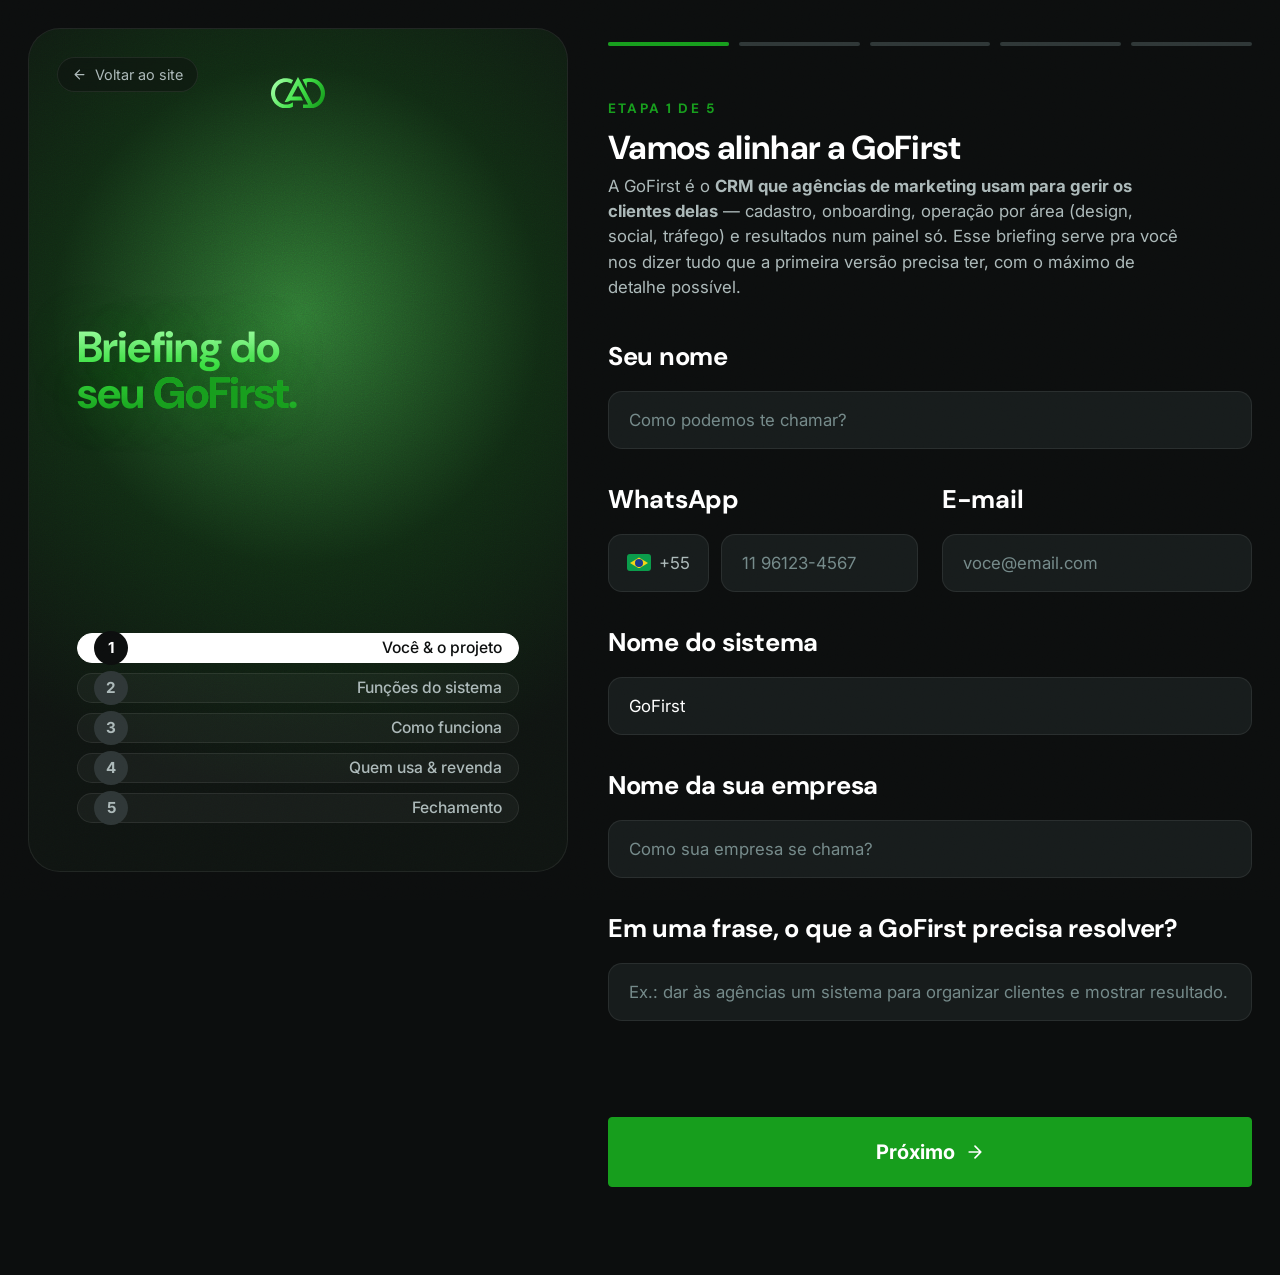
==== commit 99853117: "briefing gofirst: anexo por campo" ====
--- a/briefing-gofirst.html
+++ b/briefing-gofirst.html
@@ -3,7 +3,7 @@
 <head>
 <meta charset="utf-8">
 <meta name="viewport" content="width=device-width, initial-scale=1">
-<title>GoFirst — Briefing do seu SaaS/CRM</title>
+<title>GoFirst — Briefing do seu CRM</title>
 <link rel="preconnect" href="https://fonts.googleapis.com">
 <link rel="preconnect" href="https://fonts.gstatic.com" crossorigin>
 <link href="https://fonts.googleapis.com/css2?family=DM+Sans:opsz,wght@9..40,400;9..40,500;9..40,700&family=Inter:wght@400;500;600;700&display=swap" rel="stylesheet">
@@ -31,10 +31,10 @@
     </svg>
     <h1 class="fp-headline">Briefing do<br>seu <span style="color:var(--accent)">GoFirst</span>.</h1>
     <div class="fp-steps">
-      <div class="fp-step active" data-step="1"><div class="n">1</div><div class="t">Você &amp; GoFirst</div></div>
-      <div class="fp-step" data-step="2"><div class="n">2</div><div class="t">Módulos da v1</div></div>
-      <div class="fp-step" data-step="3"><div class="n">3</div><div class="t">Módulo a módulo</div></div>
-      <div class="fp-step" data-step="4"><div class="n">4</div><div class="t">Público &amp; modelo</div></div>
+      <div class="fp-step active" data-step="1"><div class="n">1</div><div class="t">Você &amp; o projeto</div></div>
+      <div class="fp-step" data-step="2"><div class="n">2</div><div class="t">Funções do sistema</div></div>
+      <div class="fp-step" data-step="3"><div class="n">3</div><div class="t">Como funciona</div></div>
+      <div class="fp-step" data-step="4"><div class="n">4</div><div class="t">Quem usa &amp; revenda</div></div>
       <div class="fp-step" data-step="5"><div class="n">5</div><div class="t">Fechamento</div></div>
     </div>
   </aside>
@@ -48,7 +48,7 @@
     <section class="fp-step-panel show" data-panel="1">
       <div class="fp-stepcount">Etapa 1 de 5</div>
       <h2 class="fp-steptitle">Vamos alinhar a GoFirst</h2>
-      <p class="fp-stepsub">A GoFirst é o <b>SaaS/CRM que sua agência vai vender para outras agências de marketing</b>. Esse briefing organiza tudo que a primeira versão precisa ter — respondendo aqui, a gente já sai direto para o desenvolvimento.</p>
+      <p class="fp-stepsub">A GoFirst é o <b>CRM que agências de marketing usam para gerir os clientes delas</b> — cadastro, onboarding, operação por área (design, social, tráfego) e resultados num painel só. Esse briefing serve pra você nos dizer tudo que a primeira versão precisa ter, com o máximo de detalhe possível.</p>
 
       <div class="q">
         <label for="nome">Seu nome</label>
@@ -72,8 +72,12 @@
         <input class="fld" id="sistema_nome" name="sistema_nome" type="text" placeholder="GoFirst" value="GoFirst">
       </div>
       <div class="q">
-        <label for="sua_agencia">Nome da sua agência</label>
-        <input class="fld" id="sua_agencia" name="sua_agencia" type="text" placeholder="Como sua agência se chama?" required>
+        <label for="sua_empresa">Nome da sua empresa</label>
+        <input class="fld" id="sua_empresa" name="sua_empresa" type="text" placeholder="Como sua empresa se chama?" required>
+      </div>
+      <div class="q">
+        <label for="resumo">Em uma frase, o que a GoFirst precisa resolver?</label>
+        <input class="fld" id="resumo" name="resumo" type="text" placeholder="Ex.: dar às agências um sistema para organizar clientes e mostrar resultado.">
       </div>
 
       <input type="text" id="hp_field" name="hp" tabindex="-1" autocomplete="off" aria-hidden="true" style="position:absolute;left:-9999px;width:1px;height:1px;opacity:0">
@@ -88,41 +92,31 @@
     <!-- STEP 2 -->
     <section class="fp-step-panel" data-panel="2">
       <div class="fp-stepcount">Etapa 2 de 5</div>
-      <h2 class="fp-steptitle">O que entra na primeira versão</h2>
-      <p class="fp-stepsub">Marque os módulos que a GoFirst <b>já precisa ter no lançamento</b>. O que ficar de fora entra depois, como módulo adicional.</p>
-
-      <div class="q">
-        <span class="qlabel">Módulos da v1 <span class="qhint">(pode marcar mais de um)</span></span>
-        <div class="opts grid" data-field="modulos_v1" data-type="check">
-          <label class="opt"><span class="mark check"><svg viewBox="0 0 24 24" fill="none" stroke="currentColor" stroke-width="3" stroke-linecap="round" stroke-linejoin="round"><path d="M5 13l4 4L19 7"/></svg></span><span class="txt"><b>CRM comercial</b><small>funil de vendas / pipeline de clientes</small></span></label>
-          <label class="opt"><span class="mark check"><svg viewBox="0 0 24 24" fill="none" stroke="currentColor" stroke-width="3" stroke-linecap="round" stroke-linejoin="round"><path d="M5 13l4 4L19 7"/></svg></span><span class="txt"><b>Gestão de tarefas</b><small>organização do time por cliente/projeto</small></span></label>
-          <label class="opt"><span class="mark check"><svg viewBox="0 0 24 24" fill="none" stroke="currentColor" stroke-width="3" stroke-linecap="round" stroke-linejoin="round"><path d="M5 13l4 4L19 7"/></svg></span><span class="txt"><b>Geração de relatórios</b><small>tipo "reportei", envio automático pro cliente</small></span></label>
-          <label class="opt"><span class="mark check"><svg viewBox="0 0 24 24" fill="none" stroke="currentColor" stroke-width="3" stroke-linecap="round" stroke-linejoin="round"><path d="M5 13l4 4L19 7"/></svg></span><span class="txt"><b>Agendamento de posts</b><small>calendário e publicação em redes sociais</small></span></label>
-          <label class="opt"><span class="mark check"><svg viewBox="0 0 24 24" fill="none" stroke="currentColor" stroke-width="3" stroke-linecap="round" stroke-linejoin="round"><path d="M5 13l4 4L19 7"/></svg></span><span class="txt"><b>Portal do cliente</b><small>área branded onde o cliente final acompanha resultados</small></span></label>
-          <label class="opt"><span class="mark check"><svg viewBox="0 0 24 24" fill="none" stroke="currentColor" stroke-width="3" stroke-linecap="round" stroke-linejoin="round"><path d="M5 13l4 4L19 7"/></svg></span><span class="txt"><b>Inbox unificado</b><small>WhatsApp, Instagram e mensagens num só lugar</small></span></label>
-          <label class="opt"><span class="mark check"><svg viewBox="0 0 24 24" fill="none" stroke="currentColor" stroke-width="3" stroke-linecap="round" stroke-linejoin="round"><path d="M5 13l4 4L19 7"/></svg></span><span class="txt"><b>Automações / fluxos</b><small>follow-up, lembretes e disparos automáticos</small></span></label>
-          <label class="opt"><span class="mark check"><svg viewBox="0 0 24 24" fill="none" stroke="currentColor" stroke-width="3" stroke-linecap="round" stroke-linejoin="round"><path d="M5 13l4 4L19 7"/></svg></span><span class="txt"><b>Agenda / agendamento de reuniões</b><small>calendário de reuniões e confirmação</small></span></label>
-          <label class="opt"><span class="mark check"><svg viewBox="0 0 24 24" fill="none" stroke="currentColor" stroke-width="3" stroke-linecap="round" stroke-linejoin="round"><path d="M5 13l4 4L19 7"/></svg></span><span class="txt"><b>Faturamento / cobrança</b><small>planos, assinaturas e cobrança dos clientes</small></span></label>
-          <label class="opt"><span class="mark check"><svg viewBox="0 0 24 24" fill="none" stroke="currentColor" stroke-width="3" stroke-linecap="round" stroke-linejoin="round"><path d="M5 13l4 4L19 7"/></svg></span><span class="txt"><b>IA integrada</b><small>resumo de relatórios, respostas e qualificação de leads</small></span></label>
-        </div>
-        <input class="fld" name="modulos_v1_outro" type="text" placeholder="Outro módulo que não está na lista? Escreva aqui." style="margin-top:12px">
-      </div>
-
-      <div class="q">
-        <span class="qlabel">Qual desses é o mais importante para vender a v1?</span>
-        <div class="opts" data-field="modulo_prioridade" data-type="radio" data-required="true" data-label="módulo prioritário">
-          <label class="opt"><span class="mark radio"><svg viewBox="0 0 24 24" fill="none" stroke="currentColor" stroke-width="3" stroke-linecap="round" stroke-linejoin="round"><path d="M5 13l4 4L19 7"/></svg></span><span class="txt"><b>CRM comercial</b></span></label>
-          <label class="opt"><span class="mark radio"><svg viewBox="0 0 24 24" fill="none" stroke="currentColor" stroke-width="3" stroke-linecap="round" stroke-linejoin="round"><path d="M5 13l4 4L19 7"/></svg></span><span class="txt"><b>Gestão de tarefas</b></span></label>
-          <label class="opt"><span class="mark radio"><svg viewBox="0 0 24 24" fill="none" stroke="currentColor" stroke-width="3" stroke-linecap="round" stroke-linejoin="round"><path d="M5 13l4 4L19 7"/></svg></span><span class="txt"><b>Geração de relatórios</b></span></label>
-          <label class="opt"><span class="mark radio"><svg viewBox="0 0 24 24" fill="none" stroke="currentColor" stroke-width="3" stroke-linecap="round" stroke-linejoin="round"><path d="M5 13l4 4L19 7"/></svg></span><span class="txt"><b>Agendamento de posts</b></span></label>
-          <label class="opt"><span class="mark radio"><svg viewBox="0 0 24 24" fill="none" stroke="currentColor" stroke-width="3" stroke-linecap="round" stroke-linejoin="round"><path d="M5 13l4 4L19 7"/></svg></span><span class="txt"><b>Portal do cliente</b></span></label>
-        </div>
-        <input class="fld" name="modulo_prioridade_outro" type="text" placeholder="Nenhum desses? Diga qual é a prioridade." style="margin-top:12px">
-      </div>
-
-      <div class="q">
-        <label for="modulos_fora">Algum módulo que ficará de fora da v1, mas você já pensa em oferecer depois?</label>
-        <input class="fld" id="modulos_fora" name="modulos_fora" type="text" placeholder="Ex.: disparo de WhatsApp, automações, gestão financeira...">
+      <h2 class="fp-steptitle">O que o sistema vai ter</h2>
+      <p class="fp-stepsub">Estas são as áreas que já identificamos na referência que você mostrou. Confirme o que entra na <b>primeira versão</b> — e, logo abaixo, escreva livremente tudo que faltar. Quanto mais detalhe, melhor.</p>
+
+      <div class="q">
+        <span class="qlabel">Áreas que vimos na referência <span class="qhint">(marque as que entram na v1)</span></span>
+        <div class="opts grid" data-field="funcoes_vistas" data-type="check">
+          <label class="opt"><span class="mark check"><svg viewBox="0 0 24 24" fill="none" stroke="currentColor" stroke-width="3" stroke-linecap="round" stroke-linejoin="round"><path d="M5 13l4 4L19 7"/></svg></span><span class="txt"><b>Painel de clientes</b><small>clientes ativos, distribuição por plano, status de tráfego pago</small></span></label>
+          <label class="opt"><span class="mark check"><svg viewBox="0 0 24 24" fill="none" stroke="currentColor" stroke-width="3" stroke-linecap="round" stroke-linejoin="round"><path d="M5 13l4 4L19 7"/></svg></span><span class="txt"><b>Cadastro de cliente</b><small>ficha de cada cliente da agência</small></span></label>
+          <label class="opt"><span class="mark check"><svg viewBox="0 0 24 24" fill="none" stroke="currentColor" stroke-width="3" stroke-linecap="round" stroke-linejoin="round"><path d="M5 13l4 4L19 7"/></svg></span><span class="txt"><b>Onboarding &amp; offboarding</b><small>entrada e saída de cliente</small></span></label>
+          <label class="opt"><span class="mark check"><svg viewBox="0 0 24 24" fill="none" stroke="currentColor" stroke-width="3" stroke-linecap="round" stroke-linejoin="round"><path d="M5 13l4 4L19 7"/></svg></span><span class="txt"><b>Gestão de crise</b><small>acompanhar clientes em risco</small></span></label>
+          <label class="opt"><span class="mark check"><svg viewBox="0 0 24 24" fill="none" stroke="currentColor" stroke-width="3" stroke-linecap="round" stroke-linejoin="round"><path d="M5 13l4 4L19 7"/></svg></span><span class="txt"><b>NPS / satisfação</b><small>medir a satisfação dos clientes</small></span></label>
+          <label class="opt"><span class="mark check"><svg viewBox="0 0 24 24" fill="none" stroke="currentColor" stroke-width="3" stroke-linecap="round" stroke-linejoin="round"><path d="M5 13l4 4L19 7"/></svg></span><span class="txt"><b>Operacional por área</b><small>Design, Social Media e Audiovisual</small></span></label>
+          <label class="opt"><span class="mark check"><svg viewBox="0 0 24 24" fill="none" stroke="currentColor" stroke-width="3" stroke-linecap="round" stroke-linejoin="round"><path d="M5 13l4 4L19 7"/></svg></span><span class="txt"><b>Tráfego pago</b><small>verba gerenciada e status por canal (Meta, Google)</small></span></label>
+          <label class="opt"><span class="mark check"><svg viewBox="0 0 24 24" fill="none" stroke="currentColor" stroke-width="3" stroke-linecap="round" stroke-linejoin="round"><path d="M5 13l4 4L19 7"/></svg></span><span class="txt"><b>Administração do sistema</b><small>usuários e permissões do time</small></span></label>
+        </div>
+      </div>
+
+      <div class="q">
+        <label for="funcoes_faltando">O que mais a GoFirst precisa ter que <b>não</b> está na lista acima?</label>
+        <textarea class="fld" id="funcoes_faltando" name="funcoes_faltando" placeholder="Escreva à vontade tudo que você imagina para o sistema — cada função, tela ou ideia que não aparece acima. Não precisa se preocupar com ordem."></textarea>
+      </div>
+
+      <div class="q">
+        <label for="funcao_prioridade">Se tivesse que escolher, qual função é a mais importante de todas?</label>
+        <input class="fld" id="funcao_prioridade" name="funcao_prioridade" type="text" placeholder="Ex.: o painel de clientes com o status de tráfego pago.">
       </div>
 
       <div class="fp-err" data-err="2"></div>
@@ -137,53 +131,44 @@
     <!-- STEP 3 -->
     <section class="fp-step-panel" data-panel="3">
       <div class="fp-stepcount">Etapa 3 de 5</div>
-      <h2 class="fp-steptitle">Como cada módulo deve funcionar</h2>
-      <p class="fp-stepsub">Detalhe o funcionamento esperado de cada módulo marcado. Se algum não se aplica, deixe em branco.</p>
-
-      <div class="q">
-        <label for="crm_detalhe">CRM comercial — como deve ser o funil?</label>
-        <textarea class="fld" id="crm_detalhe" name="crm_detalhe" placeholder="Etapas do funil (ex.: lead, contato, proposta, fechado), campos por cliente, quem usa (vendedor, gestor)..."></textarea>
-      </div>
-      <div class="q">
-        <label for="tarefas_detalhe">Gestão de tarefas — como o time deve organizar o trabalho?</label>
-        <textarea class="fld" id="tarefas_detalhe" name="tarefas_detalhe" placeholder="Tarefas por cliente ou por projeto? Prazos, responsáveis, quadro tipo kanban?"></textarea>
-      </div>
-      <div class="q">
-        <label for="relatorio_detalhe">Relatórios — o que deve aparecer e com que frequência?</label>
-        <textarea class="fld" id="relatorio_detalhe" name="relatorio_detalhe" placeholder="Métricas (ex.: resultado de tráfego, entregas do mês), frequência (semanal/mensal), envio automático pro cliente final?"></textarea>
-      </div>
-      <div class="q">
-        <label for="posts_detalhe">Agendamento de posts — quais redes e como aprova?</label>
-        <textarea class="fld" id="posts_detalhe" name="posts_detalhe" placeholder="Instagram, TikTok, LinkedIn... Precisa de aprovação do cliente final antes de publicar?"></textarea>
-      </div>
-      <div class="q">
-        <label for="portal_detalhe">Portal do cliente — o que o cliente final deve ver?</label>
-        <textarea class="fld" id="portal_detalhe" name="portal_detalhe" placeholder="Ex.: dashboard de resultados, aprovação de posts, arquivos, status das tarefas — tudo com a marca da agência dele."></textarea>
-      </div>
-      <div class="q">
-        <label for="inbox_detalhe">Inbox unificado — quais canais entram?</label>
-        <textarea class="fld" id="inbox_detalhe" name="inbox_detalhe" placeholder="WhatsApp, Instagram Direct, Messenger, e-mail... Precisa distribuir conversas entre atendentes?"></textarea>
-      </div>
-      <div class="q">
-        <label for="automacoes_detalhe">Automações — que fluxos não podem faltar?</label>
-        <textarea class="fld" id="automacoes_detalhe" name="automacoes_detalhe" placeholder="Ex.: follow-up de lead sem resposta, lembrete de reunião, mensagem de boas-vindas, cobrança de material."></textarea>
-      </div>
-      <div class="q">
-        <label for="ia_detalhe">IA — onde ela deve ajudar?</label>
-        <textarea class="fld" id="ia_detalhe" name="ia_detalhe" placeholder="Ex.: resumir relatórios em linguagem simples, qualificar leads, sugerir legendas de post, responder dúvidas comuns."></textarea>
-      </div>
-
-      <div class="q">
-        <span class="qlabel">Integrações que o sistema precisa ter <span class="qhint">(pode marcar mais de um)</span></span>
-        <div class="opts grid" data-field="integracoes" data-type="check">
-          <label class="opt"><span class="mark check"><svg viewBox="0 0 24 24" fill="none" stroke="currentColor" stroke-width="3" stroke-linecap="round" stroke-linejoin="round"><path d="M5 13l4 4L19 7"/></svg></span><span class="txt"><b>Meta Ads</b><small>Facebook / Instagram</small></span></label>
-          <label class="opt"><span class="mark check"><svg viewBox="0 0 24 24" fill="none" stroke="currentColor" stroke-width="3" stroke-linecap="round" stroke-linejoin="round"><path d="M5 13l4 4L19 7"/></svg></span><span class="txt"><b>Google Ads / Analytics</b></span></label>
-          <label class="opt"><span class="mark check"><svg viewBox="0 0 24 24" fill="none" stroke="currentColor" stroke-width="3" stroke-linecap="round" stroke-linejoin="round"><path d="M5 13l4 4L19 7"/></svg></span><span class="txt"><b>WhatsApp / API oficial</b></span></label>
-          <label class="opt"><span class="mark check"><svg viewBox="0 0 24 24" fill="none" stroke="currentColor" stroke-width="3" stroke-linecap="round" stroke-linejoin="round"><path d="M5 13l4 4L19 7"/></svg></span><span class="txt"><b>Pagamentos</b><small>Stripe, Pix, Mercado Pago</small></span></label>
-          <label class="opt"><span class="mark check"><svg viewBox="0 0 24 24" fill="none" stroke="currentColor" stroke-width="3" stroke-linecap="round" stroke-linejoin="round"><path d="M5 13l4 4L19 7"/></svg></span><span class="txt"><b>Google Agenda</b></span></label>
-          <label class="opt"><span class="mark check"><svg viewBox="0 0 24 24" fill="none" stroke="currentColor" stroke-width="3" stroke-linecap="round" stroke-linejoin="round"><path d="M5 13l4 4L19 7"/></svg></span><span class="txt"><b>Não sei ainda</b><small>preciso de orientação</small></span></label>
-        </div>
-        <input class="fld" name="integracoes_outro" type="text" placeholder="Outra ferramenta que precisa conectar? Escreva aqui." style="margin-top:12px">
+      <h2 class="fp-steptitle">Como cada parte funciona</h2>
+      <p class="fp-stepsub">Explique com suas palavras como cada área deveria funcionar no dia a dia. Preencha o que fizer sentido — o que ficar em branco, a gente pergunta depois.</p>
+
+      <div class="q">
+        <label for="painel_detalhe">Painel de clientes — quais números você quer enxergar?</label>
+        <textarea class="fld" id="painel_detalhe" name="painel_detalhe" placeholder="Ex.: total de clientes ativos, quantos em cada plano, verba de tráfego gerenciada, clientes em risco. O que precisa aparecer logo na primeira tela?"></textarea>
+        <label class="fp-attach" for="anx_painel"><svg viewBox="0 0 24 24" fill="none" stroke="currentColor" stroke-width="2" stroke-linecap="round" stroke-linejoin="round"><path d="M21.44 11.05l-9.19 9.19a6 6 0 0 1-8.49-8.49l9.19-9.19a4 4 0 0 1 5.66 5.66l-9.2 9.19a2 2 0 0 1-2.83-2.83l8.49-8.48"/></svg>Anexar print<input id="anx_painel" class="fp-file" data-list="anxlist_painel" data-origem="Print — Painel de clientes" type="file" multiple accept="image/*,.pdf" style="display:none"></label>
+        <div class="fp-filelist" id="anxlist_painel"></div>
+      </div>
+      <div class="q">
+        <label for="cliente_detalhe">Cadastro de cliente — o que cada ficha precisa guardar?</label>
+        <textarea class="fld" id="cliente_detalhe" name="cliente_detalhe" placeholder="Ex.: dados de contato, plano contratado, responsável na agência, histórico, contratos, arquivos."></textarea>
+        <label class="fp-attach" for="anx_cliente"><svg viewBox="0 0 24 24" fill="none" stroke="currentColor" stroke-width="2" stroke-linecap="round" stroke-linejoin="round"><path d="M21.44 11.05l-9.19 9.19a6 6 0 0 1-8.49-8.49l9.19-9.19a4 4 0 0 1 5.66 5.66l-9.2 9.19a2 2 0 0 1-2.83-2.83l8.49-8.48"/></svg>Anexar print<input id="anx_cliente" class="fp-file" data-list="anxlist_cliente" data-origem="Print — Cadastro de cliente" type="file" multiple accept="image/*,.pdf" style="display:none"></label>
+        <div class="fp-filelist" id="anxlist_cliente"></div>
+      </div>
+      <div class="q">
+        <label for="fluxo_detalhe">Onboarding / offboarding / gestão de crise — como é esse fluxo?</label>
+        <textarea class="fld" id="fluxo_detalhe" name="fluxo_detalhe" placeholder="Ex.: quais passos quando entra um cliente novo, o que dispara uma 'crise', o que acontece quando um cliente sai."></textarea>
+        <label class="fp-attach" for="anx_fluxo"><svg viewBox="0 0 24 24" fill="none" stroke="currentColor" stroke-width="2" stroke-linecap="round" stroke-linejoin="round"><path d="M21.44 11.05l-9.19 9.19a6 6 0 0 1-8.49-8.49l9.19-9.19a4 4 0 0 1 5.66 5.66l-9.2 9.19a2 2 0 0 1-2.83-2.83l8.49-8.48"/></svg>Anexar print<input id="anx_fluxo" class="fp-file" data-list="anxlist_fluxo" data-origem="Print — Onboarding/offboarding/crise" type="file" multiple accept="image/*,.pdf" style="display:none"></label>
+        <div class="fp-filelist" id="anxlist_fluxo"></div>
+      </div>
+      <div class="q">
+        <label for="operacional_detalhe">Operacional (Design, Social, Audiovisual) — como o time se organiza?</label>
+        <textarea class="fld" id="operacional_detalhe" name="operacional_detalhe" placeholder="Ex.: tarefas por área e por cliente, prazos, aprovação, quadro tipo kanban, quem faz o quê."></textarea>
+        <label class="fp-attach" for="anx_operacional"><svg viewBox="0 0 24 24" fill="none" stroke="currentColor" stroke-width="2" stroke-linecap="round" stroke-linejoin="round"><path d="M21.44 11.05l-9.19 9.19a6 6 0 0 1-8.49-8.49l9.19-9.19a4 4 0 0 1 5.66 5.66l-9.2 9.19a2 2 0 0 1-2.83-2.83l8.49-8.48"/></svg>Anexar print<input id="anx_operacional" class="fp-file" data-list="anxlist_operacional" data-origem="Print — Operacional (Design/Social/AV)" type="file" multiple accept="image/*,.pdf" style="display:none"></label>
+        <div class="fp-filelist" id="anxlist_operacional"></div>
+      </div>
+      <div class="q">
+        <label for="permissoes_detalhe">Administração — quem acessa o quê?</label>
+        <textarea class="fld" id="permissoes_detalhe" name="permissoes_detalhe" placeholder="Ex.: dono da agência vê tudo; designer só vê as tarefas dele; gestor de tráfego vê os números de mídia."></textarea>
+        <label class="fp-attach" for="anx_permissoes"><svg viewBox="0 0 24 24" fill="none" stroke="currentColor" stroke-width="2" stroke-linecap="round" stroke-linejoin="round"><path d="M21.44 11.05l-9.19 9.19a6 6 0 0 1-8.49-8.49l9.19-9.19a4 4 0 0 1 5.66 5.66l-9.2 9.19a2 2 0 0 1-2.83-2.83l8.49-8.48"/></svg>Anexar print<input id="anx_permissoes" class="fp-file" data-list="anxlist_permissoes" data-origem="Print — Administração/permissões" type="file" multiple accept="image/*,.pdf" style="display:none"></label>
+        <div class="fp-filelist" id="anxlist_permissoes"></div>
+      </div>
+      <div class="q">
+        <label for="outras_detalhe">Outras funções — detalhe qualquer coisa que citou antes</label>
+        <textarea class="fld" id="outras_detalhe" name="outras_detalhe" placeholder="Se você marcou/escreveu algo na etapa anterior que ainda não foi detalhado, explique aqui."></textarea>
+        <label class="fp-attach" for="anx_outras"><svg viewBox="0 0 24 24" fill="none" stroke="currentColor" stroke-width="2" stroke-linecap="round" stroke-linejoin="round"><path d="M21.44 11.05l-9.19 9.19a6 6 0 0 1-8.49-8.49l9.19-9.19a4 4 0 0 1 5.66 5.66l-9.2 9.19a2 2 0 0 1-2.83-2.83l8.49-8.48"/></svg>Anexar print<input id="anx_outras" class="fp-file" data-list="anxlist_outras" data-origem="Print — Outras funções" type="file" multiple accept="image/*,.pdf" style="display:none"></label>
+        <div class="fp-filelist" id="anxlist_outras"></div>
       </div>
 
       <div class="fp-err" data-err="3"></div>
@@ -198,92 +183,32 @@
     <!-- STEP 4 -->
     <section class="fp-step-panel" data-panel="4">
       <div class="fp-stepcount">Etapa 4 de 5</div>
-      <h2 class="fp-steptitle">Público e modelo comercial</h2>
-      <p class="fp-stepsub">A GoFirst é vendida para outras agências. Isso ajuda a entender como estruturar planos e white-label.</p>
-
-      <div class="q">
-        <span class="qlabel">Quem vai comprar a GoFirst?</span>
+      <h2 class="fp-steptitle">Quem vai usar e como você vende</h2>
+      <p class="fp-stepsub">A GoFirst é feita para agências de marketing. Isso nos ajuda a desenhar o sistema e os planos do jeito certo.</p>
+
+      <div class="q">
+        <span class="qlabel">Que tipo de agência vai usar a GoFirst? <span class="qhint">(pode marcar mais de um)</span></span>
         <div class="opts" data-field="publico_alvo" data-type="check">
-          <label class="opt"><span class="mark check"><svg viewBox="0 0 24 24" fill="none" stroke="currentColor" stroke-width="3" stroke-linecap="round" stroke-linejoin="round"><path d="M5 13l4 4L19 7"/></svg></span><span class="txt"><b>Agências de marketing generalistas</b></span></label>
-          <label class="opt"><span class="mark check"><svg viewBox="0 0 24 24" fill="none" stroke="currentColor" stroke-width="3" stroke-linecap="round" stroke-linejoin="round"><path d="M5 13l4 4L19 7"/></svg></span><span class="txt"><b>Agências nichadas</b><small>ex.: imobiliário, saúde, food...</small></span></label>
+          <label class="opt"><span class="mark check"><svg viewBox="0 0 24 24" fill="none" stroke="currentColor" stroke-width="3" stroke-linecap="round" stroke-linejoin="round"><path d="M5 13l4 4L19 7"/></svg></span><span class="txt"><b>Agências generalistas</b></span></label>
+          <label class="opt"><span class="mark check"><svg viewBox="0 0 24 24" fill="none" stroke="currentColor" stroke-width="3" stroke-linecap="round" stroke-linejoin="round"><path d="M5 13l4 4L19 7"/></svg></span><span class="txt"><b>Agências nichadas</b><small>ex.: food, saúde, imobiliário</small></span></label>
           <label class="opt"><span class="mark check"><svg viewBox="0 0 24 24" fill="none" stroke="currentColor" stroke-width="3" stroke-linecap="round" stroke-linejoin="round"><path d="M5 13l4 4L19 7"/></svg></span><span class="txt"><b>Gestores de tráfego autônomos</b></span></label>
         </div>
         <input class="fld" name="publico_alvo_outro" type="text" placeholder="Outro público? Escreva aqui." style="margin-top:12px">
       </div>
 
       <div class="q">
-        <span class="qlabel">Como pretende vender o sistema?</span>
-        <div class="opts" data-field="modelo_venda" data-type="radio" data-required="true" data-label="modelo de venda">
-          <label class="opt"><span class="mark radio"><svg viewBox="0 0 24 24" fill="none" stroke="currentColor" stroke-width="3" stroke-linecap="round" stroke-linejoin="round"><path d="M5 13l4 4L19 7"/></svg></span><span class="txt"><b>Sistema básico + módulos adicionais</b><small>plano de entrada com upsell por módulo</small></span></label>
-          <label class="opt"><span class="mark radio"><svg viewBox="0 0 24 24" fill="none" stroke="currentColor" stroke-width="3" stroke-linecap="round" stroke-linejoin="round"><path d="M5 13l4 4L19 7"/></svg></span><span class="txt"><b>Um plano único, completo</b></span></label>
+        <span class="qlabel">Como você vai usar a GoFirst?</span>
+        <div class="opts" data-field="modelo_uso" data-type="radio" data-required="true" data-label="modelo de uso">
+          <label class="opt"><span class="mark radio"><svg viewBox="0 0 24 24" fill="none" stroke="currentColor" stroke-width="3" stroke-linecap="round" stroke-linejoin="round"><path d="M5 13l4 4L19 7"/></svg></span><span class="txt"><b>Vou revender para outras agências</b><small>cada agência paga uma mensalidade pra usar</small></span></label>
+          <label class="opt"><span class="mark radio"><svg viewBox="0 0 24 24" fill="none" stroke="currentColor" stroke-width="3" stroke-linecap="round" stroke-linejoin="round"><path d="M5 13l4 4L19 7"/></svg></span><span class="txt"><b>Só uso interno na minha empresa</b></span></label>
+          <label class="opt"><span class="mark radio"><svg viewBox="0 0 24 24" fill="none" stroke="currentColor" stroke-width="3" stroke-linecap="round" stroke-linejoin="round"><path d="M5 13l4 4L19 7"/></svg></span><span class="txt"><b>Os dois</b></span></label>
           <label class="opt"><span class="mark radio"><svg viewBox="0 0 24 24" fill="none" stroke="currentColor" stroke-width="3" stroke-linecap="round" stroke-linejoin="round"><path d="M5 13l4 4L19 7"/></svg></span><span class="txt"><b>Ainda não sei, preciso de orientação</b></span></label>
         </div>
-        <input class="fld" name="modelo_venda_outro" type="text" placeholder="Outro modelo em mente? Escreva aqui." style="margin-top:12px">
-      </div>
-
-      <div class="q">
-        <span class="qlabel">Vai oferecer versão sob medida com a marca do cliente?</span>
-        <div class="opts" data-field="white_label" data-type="radio">
-          <label class="opt"><span class="mark radio"><svg viewBox="0 0 24 24" fill="none" stroke="currentColor" stroke-width="3" stroke-linecap="round" stroke-linejoin="round"><path d="M5 13l4 4L19 7"/></svg></span><span class="txt"><b>Sim, com a logo da agência do cliente</b></span></label>
-          <label class="opt"><span class="mark radio"><svg viewBox="0 0 24 24" fill="none" stroke="currentColor" stroke-width="3" stroke-linecap="round" stroke-linejoin="round"><path d="M5 13l4 4L19 7"/></svg></span><span class="txt"><b>Não, só a marca GoFirst</b></span></label>
-          <label class="opt"><span class="mark radio"><svg viewBox="0 0 24 24" fill="none" stroke="currentColor" stroke-width="3" stroke-linecap="round" stroke-linejoin="round"><path d="M5 13l4 4L19 7"/></svg></span><span class="txt"><b>Ainda não decidi</b></span></label>
-        </div>
-        <input class="fld" name="white_label_outro" type="text" placeholder="Quer detalhar melhor essa opção? Escreva aqui." style="margin-top:12px">
-      </div>
-
-      <div class="q">
-        <span class="qlabel">O que a agência-cliente deve poder personalizar? <span class="qhint">(pode marcar mais de um)</span></span>
-        <div class="opts grid" data-field="branding" data-type="check">
-          <label class="opt"><span class="mark check"><svg viewBox="0 0 24 24" fill="none" stroke="currentColor" stroke-width="3" stroke-linecap="round" stroke-linejoin="round"><path d="M5 13l4 4L19 7"/></svg></span><span class="txt"><b>Logo e cores</b></span></label>
-          <label class="opt"><span class="mark check"><svg viewBox="0 0 24 24" fill="none" stroke="currentColor" stroke-width="3" stroke-linecap="round" stroke-linejoin="round"><path d="M5 13l4 4L19 7"/></svg></span><span class="txt"><b>Domínio próprio</b><small>ex.: sistema.agencia.com.br</small></span></label>
-          <label class="opt"><span class="mark check"><svg viewBox="0 0 24 24" fill="none" stroke="currentColor" stroke-width="3" stroke-linecap="round" stroke-linejoin="round"><path d="M5 13l4 4L19 7"/></svg></span><span class="txt"><b>E-mails com a marca dela</b></span></label>
-          <label class="opt"><span class="mark check"><svg viewBox="0 0 24 24" fill="none" stroke="currentColor" stroke-width="3" stroke-linecap="round" stroke-linejoin="round"><path d="M5 13l4 4L19 7"/></svg></span><span class="txt"><b>Relatórios white-label</b></span></label>
-        </div>
-      </div>
-
-      <div class="q">
-        <span class="qlabel">Como a agência-cliente vai cobrar dos clientes finais dela?</span>
-        <div class="opts" data-field="rebilling" data-type="radio">
-          <label class="opt"><span class="mark radio"><svg viewBox="0 0 24 24" fill="none" stroke="currentColor" stroke-width="3" stroke-linecap="round" stroke-linejoin="round"><path d="M5 13l4 4L19 7"/></svg></span><span class="txt"><b>Ela revende o acesso</b><small>cobra o cliente final dentro do sistema (tipo SaaS mode)</small></span></label>
-          <label class="opt"><span class="mark radio"><svg viewBox="0 0 24 24" fill="none" stroke="currentColor" stroke-width="3" stroke-linecap="round" stroke-linejoin="round"><path d="M5 13l4 4L19 7"/></svg></span><span class="txt"><b>Usa só internamente</b><small>o sistema é ferramenta da agência, não revende</small></span></label>
-          <label class="opt"><span class="mark radio"><svg viewBox="0 0 24 24" fill="none" stroke="currentColor" stroke-width="3" stroke-linecap="round" stroke-linejoin="round"><path d="M5 13l4 4L19 7"/></svg></span><span class="txt"><b>Os dois</b></span></label>
-          <label class="opt"><span class="mark radio"><svg viewBox="0 0 24 24" fill="none" stroke="currentColor" stroke-width="3" stroke-linecap="round" stroke-linejoin="round"><path d="M5 13l4 4L19 7"/></svg></span><span class="txt"><b>Ainda não sei</b></span></label>
-        </div>
-      </div>
-
-      <div class="q">
-        <label for="faixa_preco">Quanto pretende cobrar por conta/agência? <span class="qhint">(se já tiver ideia)</span></label>
-        <input class="fld" id="faixa_preco" name="faixa_preco" type="text" placeholder="Ex.: R$ 197/mês no básico, R$ 497/mês no completo">
-      </div>
-
-      <div class="q">
-        <span class="qlabel">Precificação que você imagina <span class="qhint">(preencha o que já souber)</span></span>
-        <div class="frow">
-          <div class="q" style="margin:0">
-            <label for="preco_setup">Setup / entrada</label>
-            <input class="fld" id="preco_setup" name="preco_setup" type="text" placeholder="Ex.: R$ 997 (uma vez)">
-          </div>
-          <div class="q" style="margin:0">
-            <label for="preco_basico">Plano básico (mensal)</label>
-            <input class="fld" id="preco_basico" name="preco_basico" type="text" placeholder="Ex.: R$ 197/mês">
-          </div>
-        </div>
-        <div class="frow" style="margin-top:0">
-          <div class="q" style="margin:0">
-            <label for="preco_completo">Plano completo (mensal)</label>
-            <input class="fld" id="preco_completo" name="preco_completo" type="text" placeholder="Ex.: R$ 497/mês">
-          </div>
-          <div class="q" style="margin:0">
-            <label for="preco_modulo">Módulo adicional</label>
-            <input class="fld" id="preco_modulo" name="preco_modulo" type="text" placeholder="Ex.: R$ 97/mês por módulo">
-          </div>
-        </div>
-        <div class="fhelp">Não precisa ter tudo definido — isso ajuda a montar os planos e calcular sua margem. A gente refina junto na proposta.</div>
-      </div>
-
-      <div class="q">
-        <label for="equipe_vendas">Sua agência já tem equipe para vender a GoFirst para outras agências?</label>
-        <input class="fld" id="equipe_vendas" name="equipe_vendas" type="text" placeholder="Ex.: sim, equipe de vendas dedicada / não, só a gente por enquanto">
+      </div>
+
+      <div class="q">
+        <label for="preco_ideia">Se vai revender, quanto pretende cobrar por agência? <span class="qhint">(se já tiver ideia)</span></label>
+        <input class="fld" id="preco_ideia" name="preco_ideia" type="text" placeholder="Ex.: R$ 297/mês por agência. Pode deixar em branco se ainda não pensou.">
       </div>
 
       <div class="fp-err" data-err="4"></div>
@@ -312,13 +237,13 @@
       </div>
 
       <div class="q">
-        <label for="referencias">CRMs ou sistemas que você admira / usa como referência</label>
-        <textarea class="fld" id="referencias" name="referencias" placeholder="Nomes ou links de sistemas parecidos com o que você imagina para a GoFirst."></textarea>
+        <label for="referencias">Sistemas que você usa ou admira como referência</label>
+        <textarea class="fld" id="referencias" name="referencias" placeholder="Nomes ou links de CRMs/sistemas parecidos com o que você imagina para a GoFirst — inclusive o da print que você mostrou."></textarea>
       </div>
 
       <div class="q">
         <label for="materiais">Links de materiais que já tem</label>
-        <textarea class="fld" id="materiais" name="materiais" placeholder="Protótipo, logo, prints, documentos — cole tudo que ajudar."></textarea>
+        <textarea class="fld" id="materiais" name="materiais" placeholder="Protótipo, logo, prints, planilha, documentos — cole tudo que ajudar."></textarea>
       </div>
 
       <div class="q">
@@ -326,7 +251,7 @@
         <label class="fp-upload" for="anexos_input">
           <svg viewBox="0 0 24 24" fill="none" stroke="currentColor" stroke-width="2" stroke-linecap="round" stroke-linejoin="round"><path d="M21 15v4a2 2 0 0 1-2 2H5a2 2 0 0 1-2-2v-4M17 8l-5-5-5 5M12 3v12"/></svg>
           <span class="u-txt"><b>Clique para anexar</b><small>ou arraste os arquivos aqui</small></span>
-          <input id="anexos_input" type="file" multiple accept="image/*,.pdf,.zip" style="display:none">
+          <input id="anexos_input" class="fp-file" data-list="anexos_list" data-origem="Materiais gerais (fecho)" type="file" multiple accept="image/*,.pdf,.zip" style="display:none">
         </label>
         <div class="fp-filelist" id="anexos_list"></div>
       </div>
--- a/briefing.css
+++ b/briefing.css
@@ -47,6 +47,11 @@
 .fp-filelist .f b{color:#fff;font-weight:500}
 .fp-filelist .f button{background:none;border:none;color:var(--text-mute);cursor:pointer;font-size:1.1rem;line-height:1;padding:2px 6px}
 .fp-filelist .f button:hover{color:#fff}
+/* mini anexo por campo */
+.fp-attach{display:inline-flex;align-items:center;gap:8px;margin-top:10px;padding:8px 14px;border:1.5px dashed var(--border,rgba(255,255,255,.16));
+  border-radius:9px;cursor:pointer;transition:.2s var(--ease);color:var(--text-dim);font-size:.86rem;font-weight:500}
+.fp-attach:hover{border-color:var(--accent);background:rgba(65,226,72,.05);color:#fff}
+.fp-attach svg{width:16px;height:16px;flex:none;color:var(--accent)}
 
 @media(max-width:767px){
   .fp-stepsub{font-size:4.2vw;margin-bottom:8vw}
